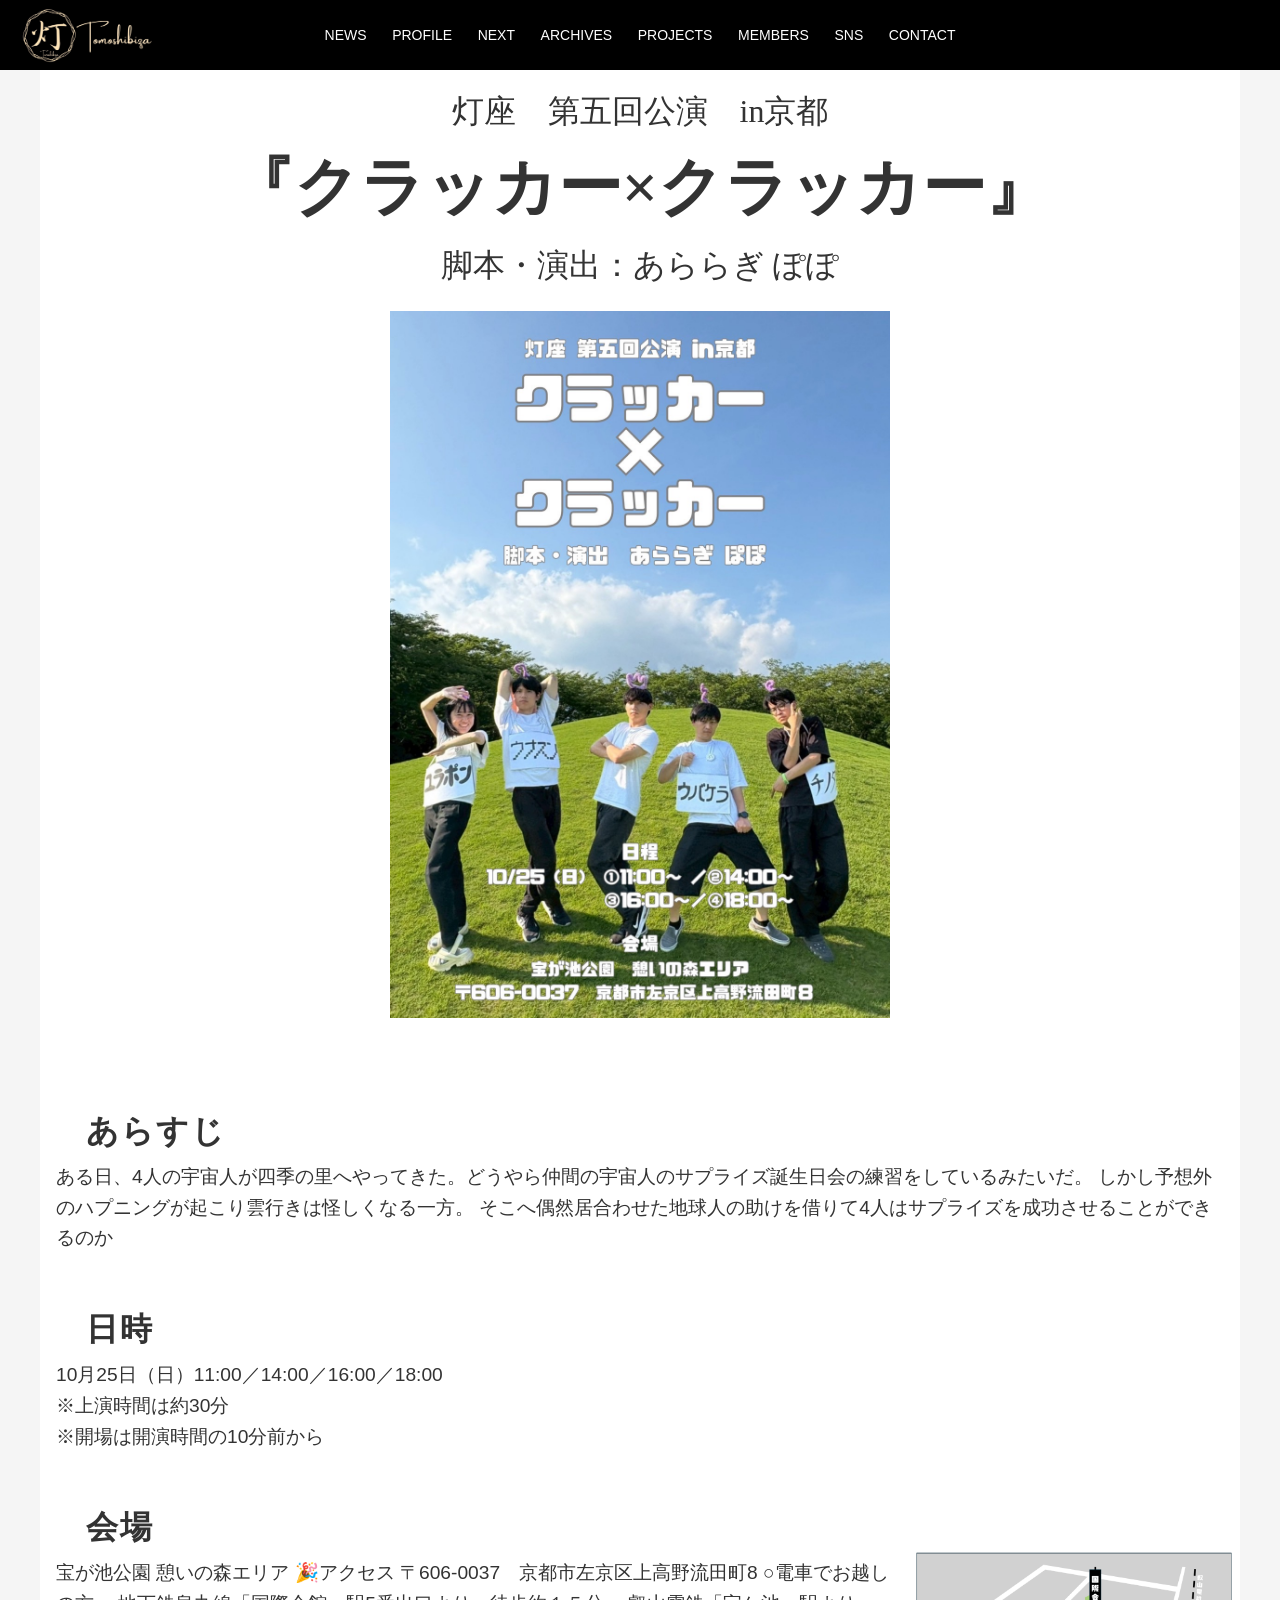
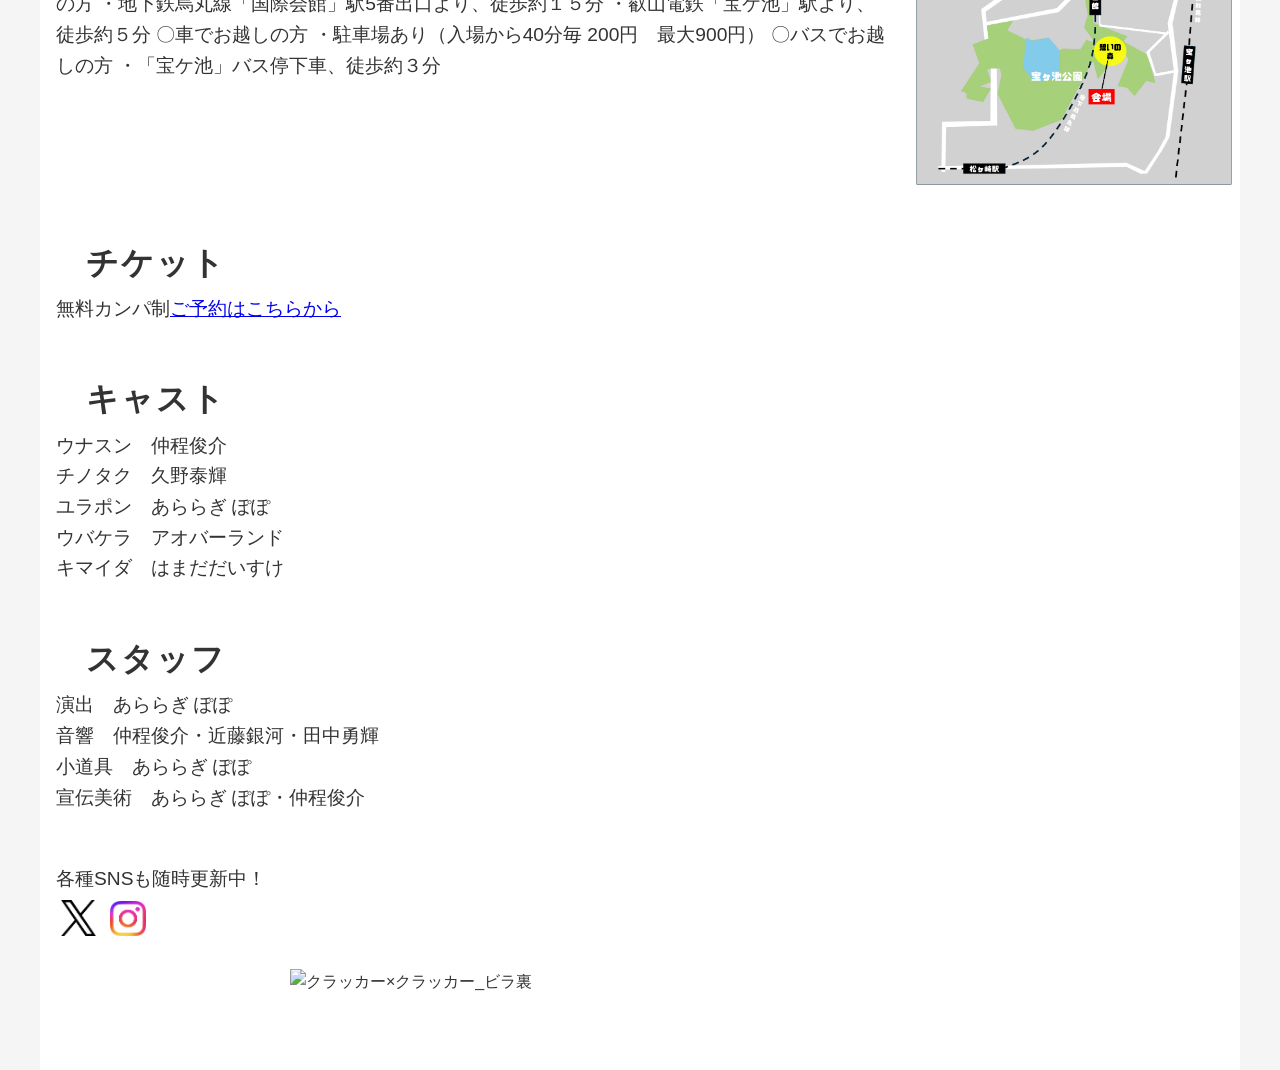
==== next/index.html @ 4dc30eeb "Update index.html" ====
<!DOCTYPE html>
<html lang="ja">
<head>
  <meta charset="UTF-8">
  <meta name="viewport" content="width=device-width, initial-scale=1.0">
  <title>クラッカー×クラッカー in京都| 灯座 </title>

  <link rel="canonical"
      href="https://www.tomoshibiza.com/next/">
  
  <meta name="description" content="灯座　第五回公演　in京都『クラッカー×クラッカー』　脚本・演出：あららぎ ぽぽ">

  <meta property="og:site_name" content="クラッカー×クラッカー">
  <meta property="og:title" content="クラッカー×クラッカー| 特設ホームページ">
  <meta property="og:description" content="灯座　第五回公演　in京都『クラッカー×クラッカー』　脚本・演出：あららぎ ぽぽ">
  <meta property="og:type" content="website">
  <meta property="og:url" content="https://www.tomoshibiza.com/">
  <meta property="og:image" content="https://www.tomoshibiza.com/circle.png">

  <meta name="twitter:card" content="summary_large_image">
  <meta name="twitter:site" content="@tomoshibiza">
  <link rel="shortcut icon" href="../circle.ico">
  <link rel="stylesheet" href="next.css">
</head>
  
  <body>
    <div id="loading">
      <div class="loading-wrapper">
        <span class="loading-text">Loading...</span>
        <img src="../circle.png" class="loading-icon" alt="">
      </div>
    </div>
    
      <nav class="top-nav">
    <div class="nav-inner">
      <div class="nav-logo">
        <a href="../index.html#">
          <img src="../menu.jpg" alt="灯座ロゴ">
        </a>
      </div>
      
      <div class="hamburger" id="hamburger">
        <span></span>
        <span></span>
        <span></span>
      </div>

      <ul id="nav-menu">
        <li><a href="../index.html#news">NEWS</a></li>
        <li><a href="../index.html#profile">PROFILE</a></li>
        <li><a href="../index.html#next">NEXT</a></li>
        <li><a href="../index.html#works">ARCHIVES</a></li>
        <li><a href="../index.html#sungeki">PROJECTS</a></li>
        <li><a href="../index.html#members">MEMBERS</a></li>
        <li><a href="../index.html#sns">SNS</a></li>
        <li><a href="../index.html#contact">CONTACT</a></li>
      </ul>
    </div>
  </nav>
    
    <main>
    <section id ="title">
      <div class="shikinosato">
        灯座　第五回公演　in京都
      </div>

      <h1>
        『クラッカー×クラッカー』
      </h1>

      <div class="araragi">
        脚本・演出：あららぎ ぽぽ
      </div>
      
      <img src="クラッカー×クラッカー_表.jpg" alt="クラッカー×クラッカー_ビラ表">
    </section>
    
    <section id ="detail">
      <h2>あらすじ</h2>
      <p>ある日、4人の宇宙人が四季の里へやってきた。どうやら仲間の宇宙人のサプライズ誕生日会の練習をしているみたいだ。
        しかし予想外のハプニングが起こり雲行きは怪しくなる一方。
      そこへ偶然居合わせた地球人の助けを借りて4人はサプライズを成功させることができるのか</p>
      
      <h2>日時</h2>
      <p>10月25日（日）11:00／14:00／16:00／18:00<br>
        ※上演時間は約30分<br>
        ※開場は開演時間の10分前から<br>
        </p>
        
      <h2>会場</h2>
      <div class="location">
        <div class="location-text">
          <p>
            宝が池公園 憩いの森エリア
            🎉アクセス
〒606-0037　京都市左京区上高野流田町8
○電車でお越しの方
・地下鉄烏丸線「国際会館」駅5番出口より、徒歩約１５分
・叡山電鉄「宝ケ池」駅より、徒歩約５分
〇車でお越しの方
・駐車場あり（入場から40分毎 200円　最大900円）
〇バスでお越しの方
・「宝ケ池」バス停下車、徒歩約３分
    </p>
        </div>
        
        <div class="location-map">
          <img src="地図.jpg" alt="会場地図" id="map-image">
        </div>
    </div>
            
                <h2>チケット</h2>
                <p>無料カンパ制<a href="https://tomoshibiza.corich.co/tomoshizicracker/cracker">ご予約はこちらから</a><br>
                  </p>

                <h2>キャスト</h2>
                <p>ウナスン　仲程俊介<br>
                  チノタク　久野泰輝<br>
                  ユラポン　あららぎ ぽぽ<br>
                  ウバケラ　アオバーランド<br>
                キマイダ　はまだだいすけ</p>
                
                                <h2>スタッフ</h2>
                                <p>演出　あららぎ ぽぽ<br>
                                  音響　仲程俊介・近藤銀河・田中勇輝<br>
                                  小道具　あららぎ ぽぽ<br>
                                宣伝美術　あららぎ ぽぽ・仲程俊介</p><br>
                                <br>
                                <p>各種SNSも随時更新中！</p>
                                <a href="https://x.com/tomoshibiza"><img src="../x-logo/logo-black.png" class="SNS-icon" alt="灯座のX"></a>
                                <a href="https://www.instagram.com/tomoshibiza/"><img src="../01 Static Glyph/01 Gradient Glyph/Instagram_Glyph_Gradient.png" class="SNS-icon" alt="灯座のインスタグラム"></a>
                                
                                <div class="biraura">
                                <img src="クラッカー×クラッカー_裏.jpg" alt="クラッカー×クラッカー_ビラ裏">
                              </div>
                                
      
    </section>
      <script src="next.js"></script>
    </main>
    
    <div id="img-modal" class="img-modal">
      <span class="img-close-btn">&times;</span>
      <img id="img-modal-content" alt="地図.jpg">
    </div>
  
</body>
---- next/next.css ----
/* =========================================
   1. 基本設定・リセット
========================================= */
* {
  box-sizing: border-box; /* paddingやborder（内側の余白や枠線）を含めて要素の幅を計算させる（レイアウト崩れを防ぐため） */
  margin: 0; /* ブラウザが元々持っている外側の余白を消す */
  padding: 0; /* ブラウザが元々持っている内側の余白を消す */
}

html {
  scroll-behavior: smooth; /* メニューなどをクリックした際、ページ内を滑らかにスクロール移動させる */
}

body {
  font-family: -apple-system, BlinkMacSystemFont, "Segoe UI", Roboto, "Helvetica Neue", Arial, sans-serif; /* 全体のフォント（書体）を読みやすい標準のものに設定 */
  line-height: 1.6; /* 文章の行間を少し広くして読みやすくする */
  background: #f5f5f5; /* ページ全体の背景色を薄いグレーにする */
  color: #333; /* 基本の文字色を真っ黒ではなく、少し柔らかい濃いグレーにする */
  padding-top: 70px; /* 上部にナビゲーション（top-nav）を固定表示させるため、その高さ分だけ全体のコンテンツを下げる */
}

/* =========================================
   2. ローディング画面 (くるくる)
========================================= */
#loading {
  position: fixed; /* 画面全体を覆うように、スクロールしても動かないように固定 */
  inset: 0; /* top: 0, right: 0, bottom: 0, left: 0 を一気に指定（全画面に広げる） */
  background: #111; /* 背景色を暗いグレーにする */
  display: flex; /* 中に入っている要素（文字や画像）を配置しやすくするための設定 */
  justify-content: center; /* 左右のど真ん中に配置 */
  align-items: center; /* 上下のど真ん中に配置 */
  z-index: 9999; /* 他のどの要素よりも一番手前（一番上）に表示させる */
  transition: opacity 0.8s ease; /* 透明になる時に、0.8秒かけてフワッと消えるアニメーションをつける */
}

.loading-wrapper {
  display: flex; /* くるくるアイコンと文字を横並びにするための設定 */
  align-items: center; /* アイコンと文字の上下のズレをなくし、中央で揃える */
  gap: 20px; /* アイコンと文字の間に20pxの隙間をあける */
  transition: opacity 0.8s ease; /* フワッと消えるアニメーション */
}

.loading-icon {
  width: 40px; /* アイコンの横幅 */
  height: 40px; /* アイコンの縦幅 */
  animation: spin 1.5s linear infinite; /* 下で作った「spin」という回転アニメーションを、1.5秒かけて一定の速度（linear）で永遠（infinite）に繰り返す */
}

.loading-text {
  color: white; /* 文字色を白に */
  font-size: 2rem; /* 文字の大きさを2倍にする */
  font-weight: bold; /* 文字を太字にする */
  letter-spacing: 2px; /* 文字と文字の間の隙間を少し広げてスタイリッシュにする */
}

/* くるくる回すアニメーションの動きを定義 */
@keyframes spin {
  to { transform: rotate(360deg); } /* 最終的に360度（1周）回転した状態にする */
}

/* JSからこのクラスが付与されると透明になる（フェードアウト用） */
.fade-out {
  opacity: 0; /* 透明度を0（完全に見えない状態）にする */
}

/* =========================================
   3. ナビゲーション (メニューバー)
========================================= */
.top-nav {
  position: fixed; /* 画面を下にスクロールしても、常に上部に張り付いて追従させる */
  top: 0; /* 画面の一番上に配置する */
  width: 100%; /* 横幅を画面いっぱいに広げる */
  background: #000; /* 背景色を黒にする */
  z-index: 1000; /* メインコンテンツや画像よりも上に（手前に）表示させる */
  height: 70px; /* メニューバーの高さを70pxに固定する */
}

.nav-inner {
  display: flex; /* ロゴとメニューを横並びに配置するための設定 */
  align-items: center; /* 縦方向のど真ん中に要素を揃える */
  width: 100%; /* 画面幅いっぱいに広げる */
  padding: 0 20px; /* 上下は0、左右の画面端から20pxだけ内側に隙間をあけて、端にピタッとくっつかないようにする */
  height: 100%; /* 親要素（.top-nav）の高さ70pxをそのまま引き継ぐ */
  margin: 0 auto; /* 左右の余白を均等にして中央寄せにする */
}

/* ★メニューを完全な中央に配置するための魔法（右側の見えないつっかえ棒） */
.nav-inner::after {
  content: ""; /* 空っぽの要素を作る */
  flex: 1; /* 余ったスペースの「1」の割合を占めるようにする */
}

/* ★ロゴ側の箱にも「1」の割合を持たせる */
.nav-logo {
  flex: 1; /* 左（ロゴ）が「1」、右（空っぽ）が「1」で挟み込むため、真ん中のメニューが完璧に中央に来る */
}

.nav-logo a {
  display: flex; /* ロゴ画像と（もしあれば）テキストを横並びにする */
  align-items: center; /* 上下中央揃え */
  text-decoration: none; /* リンクの下線を消す */
  color: white; /* 文字色を白に */
}

/* ロゴにマウスを乗せた時の動き */
.nav-logo a:hover {
  opacity: 0.7; /* 少しだけ画像を透かして（薄くして）クリックできることを伝える */
}

.nav-logo img {
  height: 40px; /* ロゴの本来の高さを40pxにする（バーに収まるサイズ） */
  transform: scale(1.5); /* 実際の領域は広げず、「見た目だけ」を1.5倍に拡大して大きく見せる */
  transform-origin: left center; /* 拡大する際の「基準点」を左・中央にする（右に広がってメニューを押し出さないようにするため） */
  transition: 0.3s; /* 拡大や透過のアニメーションを0.3秒かけて滑らかに行う */
}

.logo-text {
  font-size: 24px; /* ロゴのテキストのサイズ */
  letter-spacing: 1px; /* 文字間隔をあける */
  transform: translateY(-2px); /* 文字の位置を少しだけ上に（-2px）微調整して画像とバランスをとる */
}

.top-nav ul {
  display: flex;
  list-style: none; /* 箇条書きの黒丸を消す */
  
  /* ↓ここから追加・変更↓ */
  overflow-x: auto; /* スマホではみ出た分を横スクロールできるようにする */
  white-space: nowrap; /* メニューの文字を改行させない */
  -webkit-overflow-scrolling: touch; /* iOSで滑らかにスクロールさせる */
}

/* スクロールバー自体は非表示にしてスッキリさせる */
.top-nav ul::-webkit-scrollbar {
  display: none;
}

/* 画面が広いPC(768px以上)の時だけ、今まで通り中央寄せにする */
@media (min-width: 768px) {
  .top-nav ul {
    justify-content: center;
  }
}

.top-nav ul a {
  display: block;
  padding: 1rem 0.8rem; /* スマホ向けに左右の余白を少しだけ狭くする(1rem -> 0.8rem) */
  color: white;
  text-decoration: none;
  font-size: 14px; /* スマホ向けに少し文字を小さく */
}

/* メニュー項目（NEWS等）にマウスを乗せた時の設定 */
.top-nav ul a:hover {
  background: #666; /* 背景色をグレーに変更して、選んでいることを分かりやすくする */
}

/* =========================================
   4. ハンバーガーメニュー（スマホ用）の設定
========================================= */
/* ハンバーガーボタンの基本デザイン（PC画面では隠しておく） */
.hamburger {
  display: none; /* 普段は非表示 */
  flex-direction: column;
  gap: 5px; /* 三本線の隙間 */
  cursor: pointer;
  z-index: 2000; /* メニューが開いた時も一番上に表示されるようにする */
}

/* 三本線の1本1本のデザイン */
.hamburger span {
  width: 25px;
  height: 3px;
  background-color: white;
  transition: all 0.3s; /* ボタンが「×」に変化する時のアニメーション */
}

/* ＝ スマホ画面（幅767px以下）の時の特別ルール ＝ */
@media (max-width: 767px) {
  
  /* ① ハンバーガーボタンを表示する */
  .hamburger {
    display: flex;
  }

  /* ② 先ほど作った「つっかえ棒」をスマホでは解除する（ボタンを右端に寄せるため） */
  .nav-inner::after {
    display: none;
  }

  /* ③ メニュー一覧を画面の「右外」に隠して縦並びにする */
  .top-nav ul {
    position: fixed; /* 画面に固定 */
    top: 70px; /* メニューバーの下から開始 */
    right: -100%; /* ★画面の右外（見えない場所）に追い出しておく */
    width: 100%; /* 画面幅いっぱい */
    height: calc(100vh - 70px); /* 画面の高さ分 */
    background: #000; /* 背景は黒 */
    flex-direction: column; /* 横並びから「縦並び」に変更 */
    justify-content: flex-start; /* 上から順に詰める */
    padding-top: 20px;
    transition: right 0.3s ease; /* スライドして出てくるアニメーション */
  }

  /* ④ メニューの文字を中央寄せにする */
  .top-nav ul a {
    text-align: center;
    border-bottom: 1px solid #333; /* 項目と項目の間に薄い線を引く */
  }

  /* ⑤ JSで「active」クラスが付いたら、右外から画面内にスライドインさせる */
  .top-nav ul.active {
    right: 0;
  }

  /* ⑥ メニューが開いている時、三本線を「×（バツ）」マークに変形させる魔法 */
  .hamburger.active span:nth-child(1) {
    transform: translateY(8px) rotate(45deg);
  }
  .hamburger.active span:nth-child(2) {
    opacity: 0; /* 真ん中の線は透明にして消す */
  }
  .hamburger.active span:nth-child(3) {
    transform: translateY(-8px) rotate(-45deg);
  }
}


/* =========================================
   5. メインコンテンツと各セクション
========================================= */
main {
  max-width: 1200px; /* サイト全体のコンテンツが広がりすぎないよう、最大幅を1200pxに制限する */
  margin: auto; /* 左右の余白を自動計算して、画面の中央に配置する */
  padding: 1rem; /* コンテンツの周りに少し余白を持たせる */
  background: white; /* メイン部分の背景色を白にする */
  word-break: break-word; /* 長いURLや英単語が来ても、枠からはみ出さずに改行させる */
	overflow-wrap: break-word; /* 同上（レイアウト崩れ防止） */
	/*font-family: "けいふぉんと";*/
}

section {
  margin-bottom: 60px; /* 各セクション（NEWSやPROFILEなど）の間に60pxの余白をあける */
  scroll-margin-top: 80px; /* メニューのリンクから飛んできた時、上部の固定ナビにタイトルが隠れないように80px下で止める */
}

section h2 {
  font-size: 28px; /* 大見出し（H2）の文字サイズ */
  margin-bottom: 15px; /* 下に15pxの余白をあける */
  padding-bottom: 5px; /* 内側の下に5pxの余白 */
  font-weight: bold; /* 太字にする */
  letter-spacing: 2px; /* 文字間隔を広げて見出しらしくする */
}


/* =========================================
   6. タイトル部分
========================================= */
#title {
	font-family: "けいふぉんと";
	text-align:center;
}

 .shikinosato {
	font-size:2.0rem;
}

#title h1 {
	font-size:4.0rem;
}

 .araragi {
	font-size:2.0rem;
}

#title img{
  width: 500px;
	max-width: 100%;
	margin:20px 0;
}

/* =========================================
   7. 本文
========================================= */
#detail h2{
	font-size:2.0rem;
	/*text-align:center;*/
	margin:50px 30px 0;
	font-family:"けいふぉんと";
}

#detail h3{
	font-size:1.6rem;
	margin-bottom:-20px;
	font-family:"けいふぉんと";
}

#detail p{
	font-size:1.2rem;
}

.location{
  display:flex;
  gap:30px;
  align-items:flex-start;
}

.location-map img{
	width:300px;
	height:auto;
	transform: scale(1.05); 
	cursor: pointer; 
}

@media (max-width: 768px){
  .location{
    flex-direction: column;
  }

	.location-map img{
		width:100%;
		max-width:400px;
  }
}

.img-modal{
  display:none;
  position:fixed;
  inset:0;
  background:rgba(0,0,0,0.9);
  justify-content:center;
  align-items:center;
  z-index:9999;
}

.img-modal.active{
  display:flex;
}

#img-modal-content{
  max-width:95%;
  max-height:95%;
}

.img-close-btn{
  position:absolute;
  top:20px;
  right:30px;
  color:white;
  font-size:3rem;
  cursor:pointer;
  user-select:none;
}

.img-close-btn:hover{
  opacity:0.7;
}

#fee{
  width:80%;
  display:block;
  margin:20px auto;
}

.SNS-icon{
	width:3%;
	margin:5px;
}

.biraura img{
	width: 700px;
	display:block;
	max-width: 100%;
	margin:20px auto;
}




/* =========================================
   9. フッター（ページの一番下）
========================================= */
footer {
  text-align: center; /* 文字を中央寄せ */
  padding: 1rem; /* 上下の余白 */
  background: #000; /* 背景を黒に */
  color: white; /* 文字を白に */
  margin-top: 2rem; /* すぐ上のコンテンツとの間に余白をあける */
}

/* =========================
   スマホ用
========================= */
@media (max-width: 768px){

  /* タイトル */
  .shikinosato{
    font-size:1.2rem;
  }

  #title h1{
    font-size:1.7rem;
    line-height:1.2;
  }
	

  .araragi{
    font-size:1.2rem;
  }

  /* 本文 */
  #detail p{
    font-size:1rem;
    line-height:1.8;
  }

  #detail h2{
    font-size:1.5rem;
    margin:40px 0 10px;
  }

  #detail h3{
    font-size:1.2rem;
    margin-bottom:0;
  }

  /* SNSアイコン */
  .SNS-icon{
    width:40px;
  }

  /* モーダルの×ボタン */
  .img-close-btn{
    top:10px;
    right:20px;
    font-size:2.5rem;
  }

  /* 入場料画像 */
  #fee{
    width:100%;
  }

}
/* =========================
   スマホ用改行
========================= */
.sp-br{
  display:none;
}

@media (max-width:768px){
  .sp-br{
    display:block;
  }
}
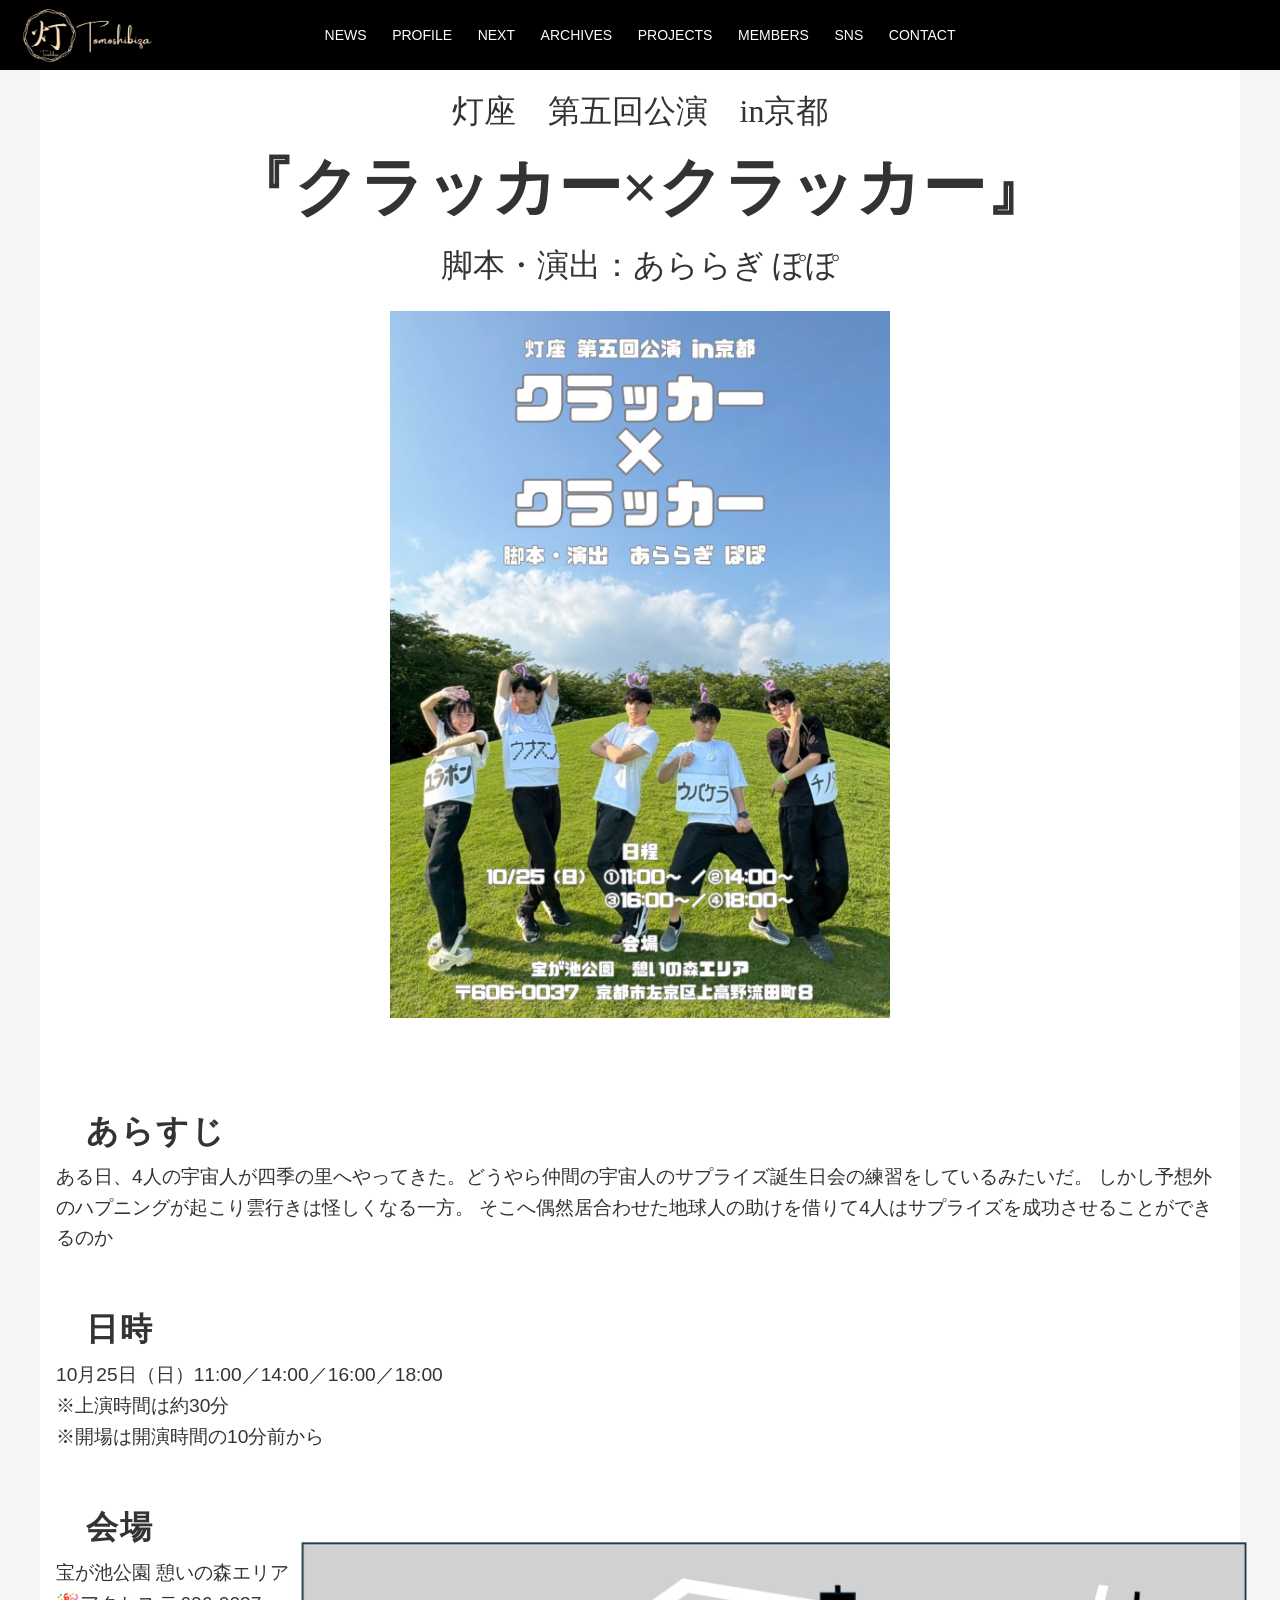
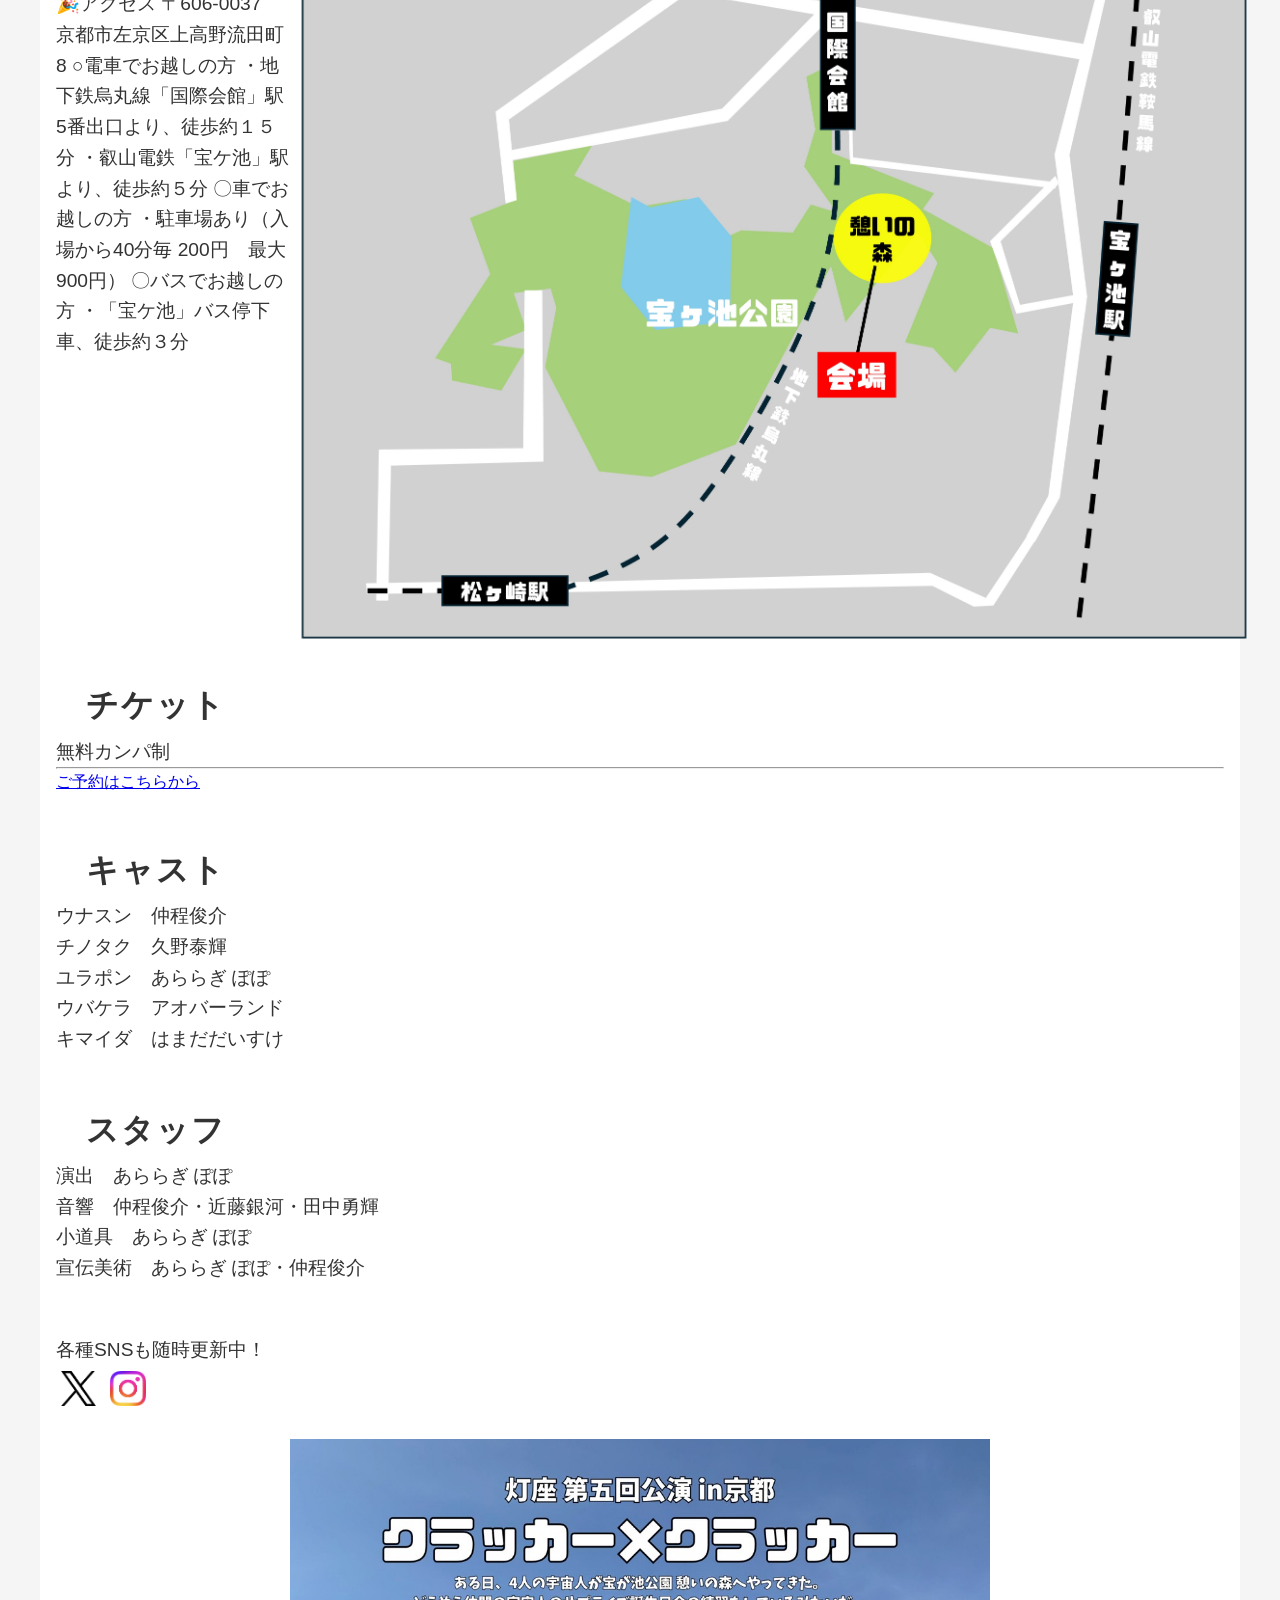
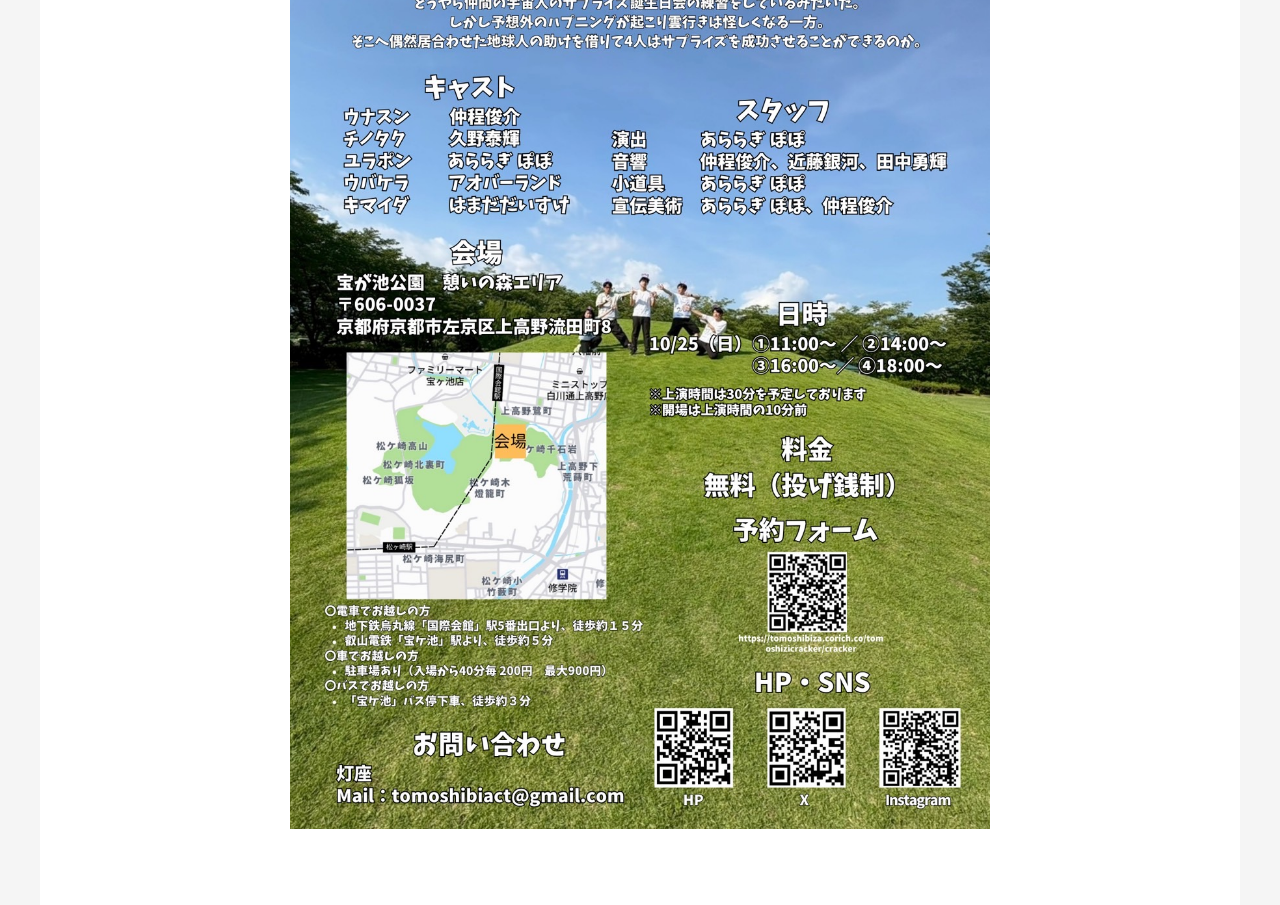
==== commit c83c8b16: "Update index.html" ====
--- a/next/index.html
+++ b/next/index.html
@@ -110,7 +110,7 @@
     </div>
             
                 <h2>チケット</h2>
-                <p>無料カンパ制<a href="https://tomoshibiza.corich.co/tomoshizicracker/cracker">ご予約はこちらから</a><br>
+                <p>無料カンパ制<hr><a href="https://tomoshibiza.corich.co/tomoshizicracker/cracker">ご予約はこちらから</a><br>
                   </p>
 
                 <h2>キャスト</h2>
--- a/next/next.css
+++ b/next/next.css
@@ -306,7 +306,7 @@
 }
 
 .location-map img{
-	width:300px;
+	width:900px;
 	height:auto;
 	transform: scale(1.05); 
 	cursor: pointer; 
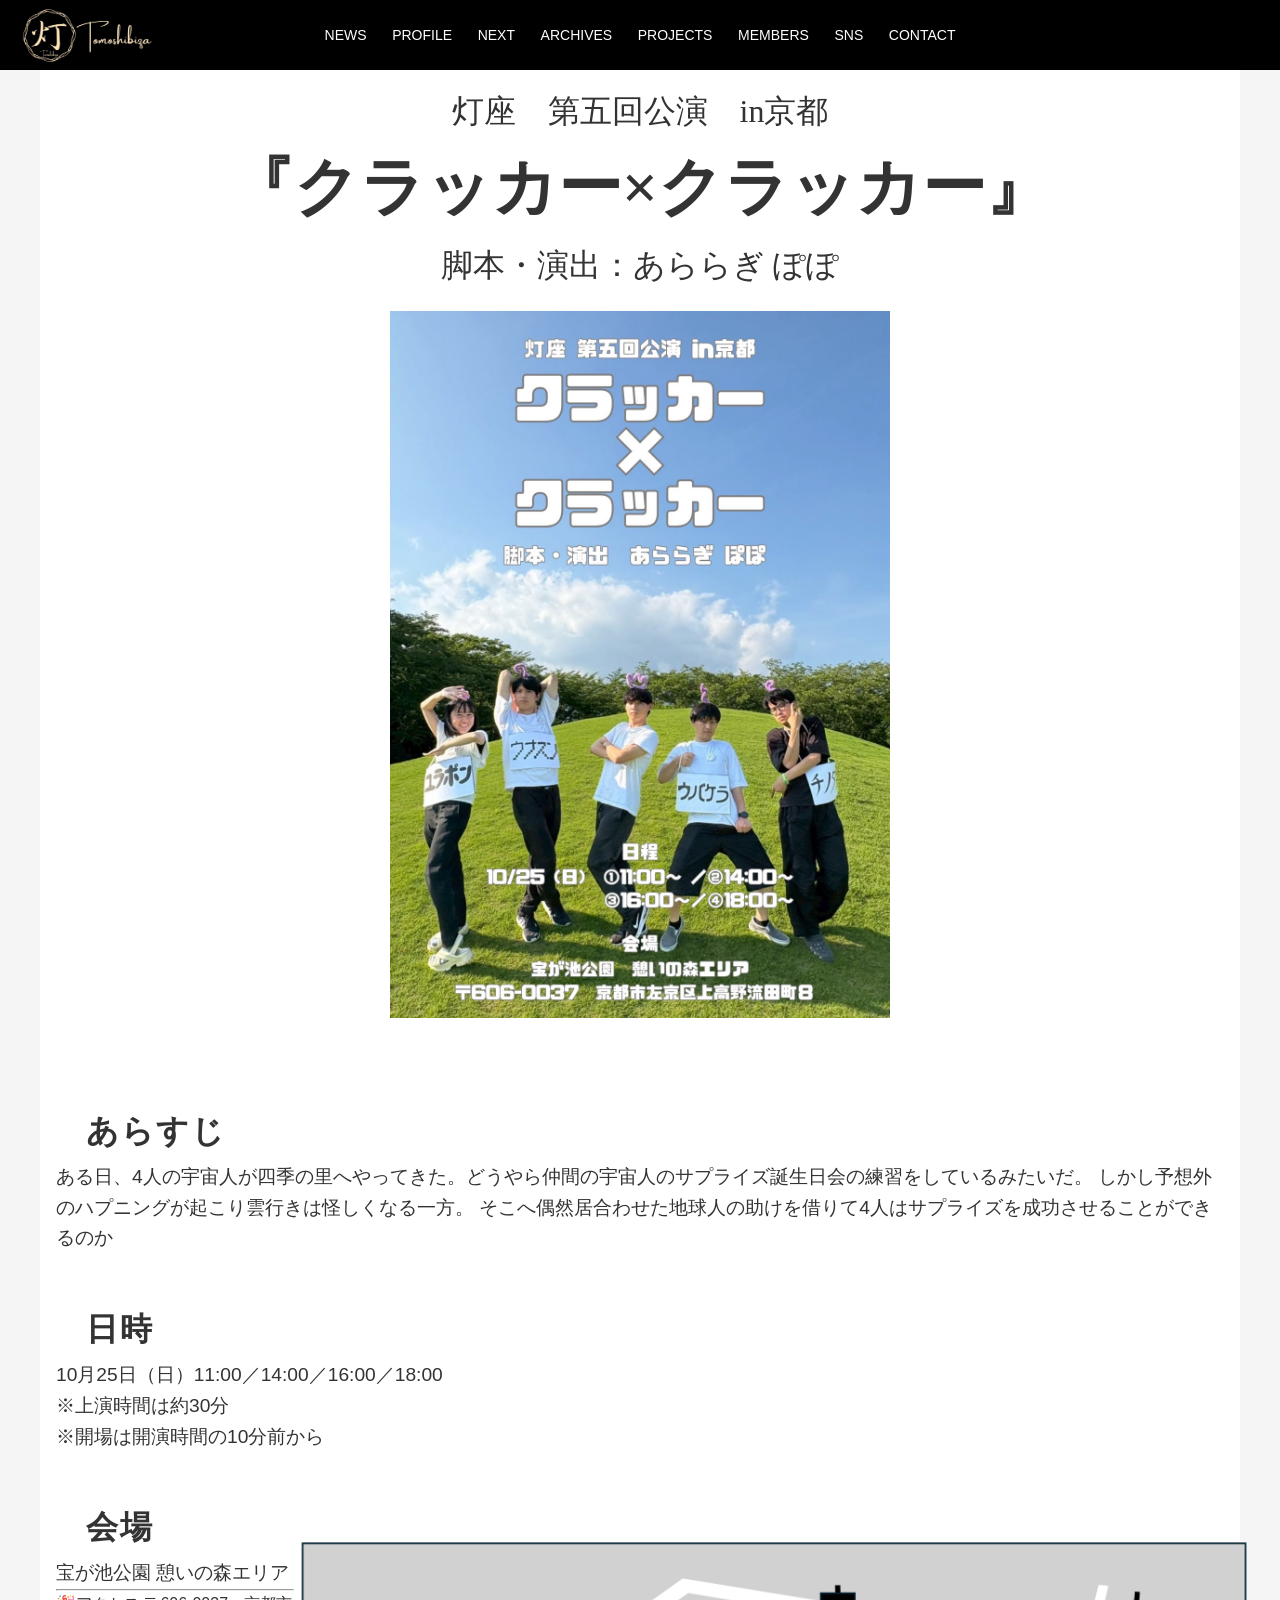
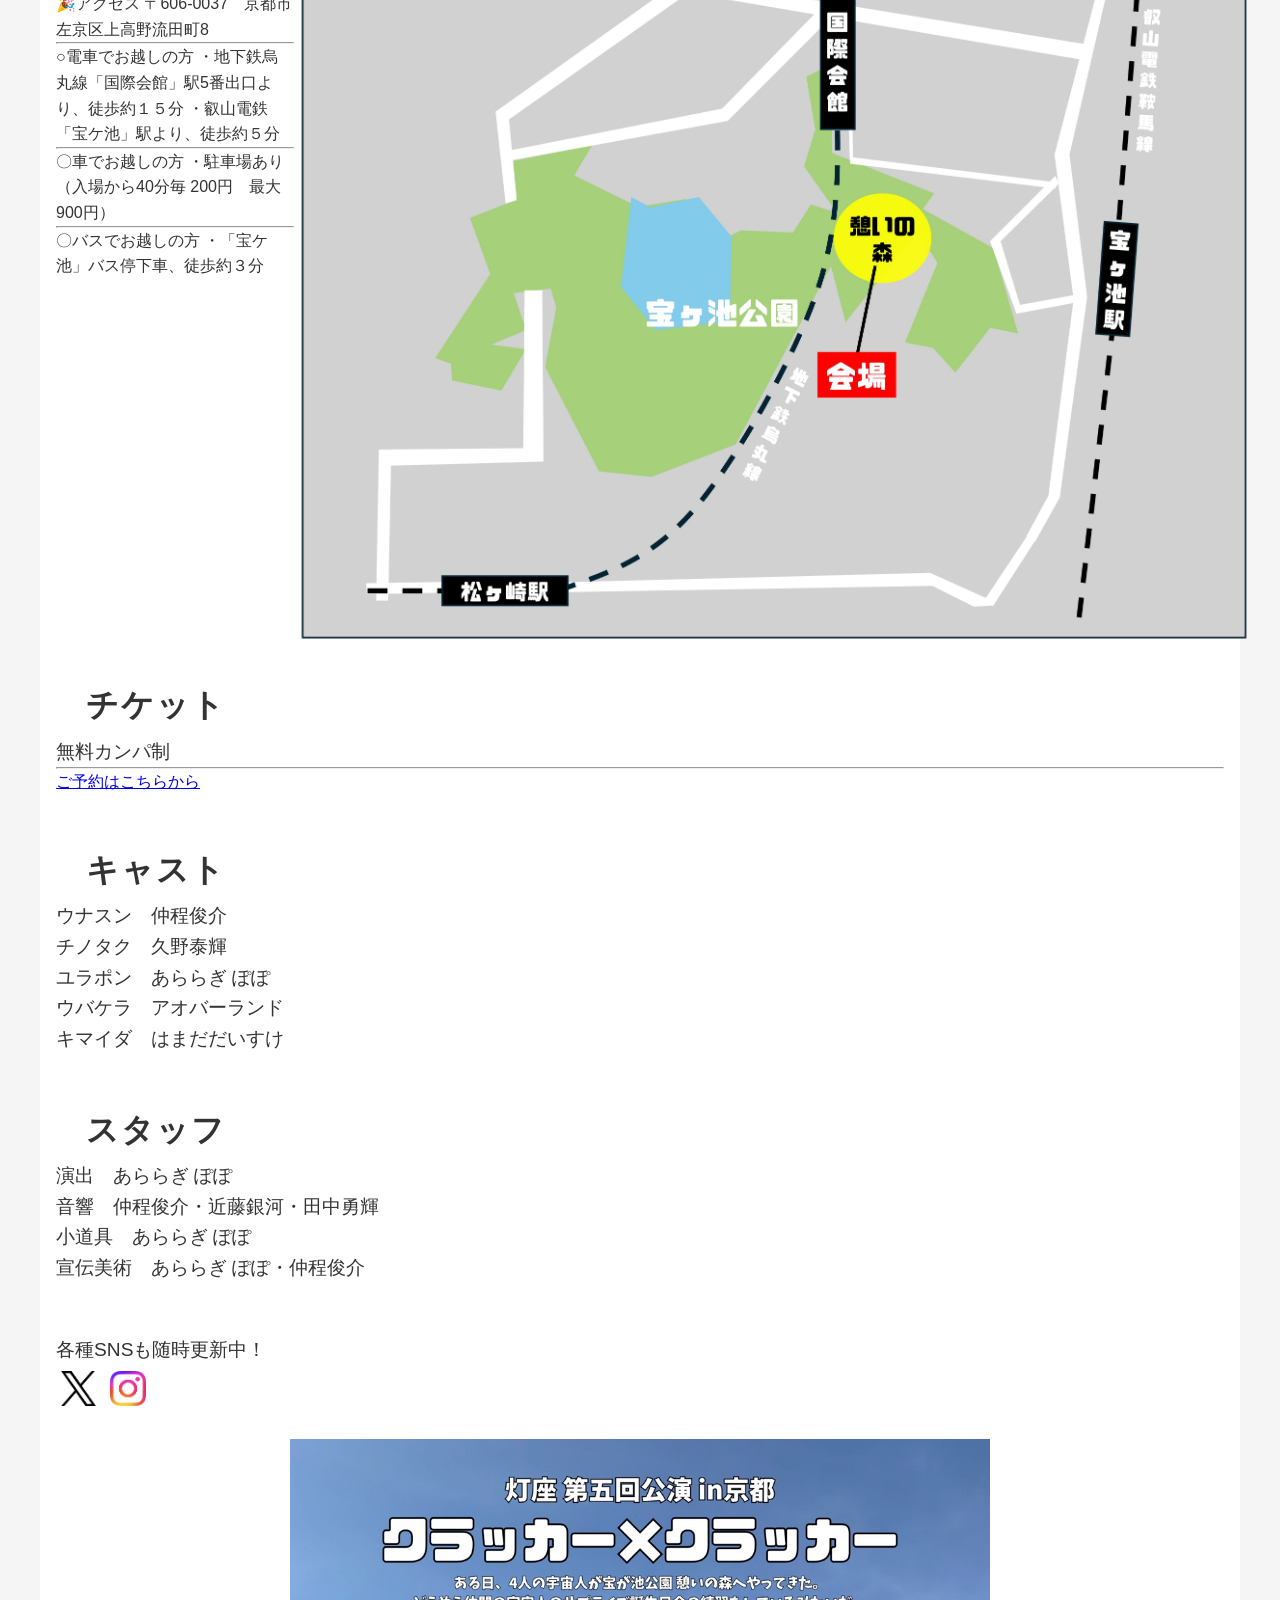
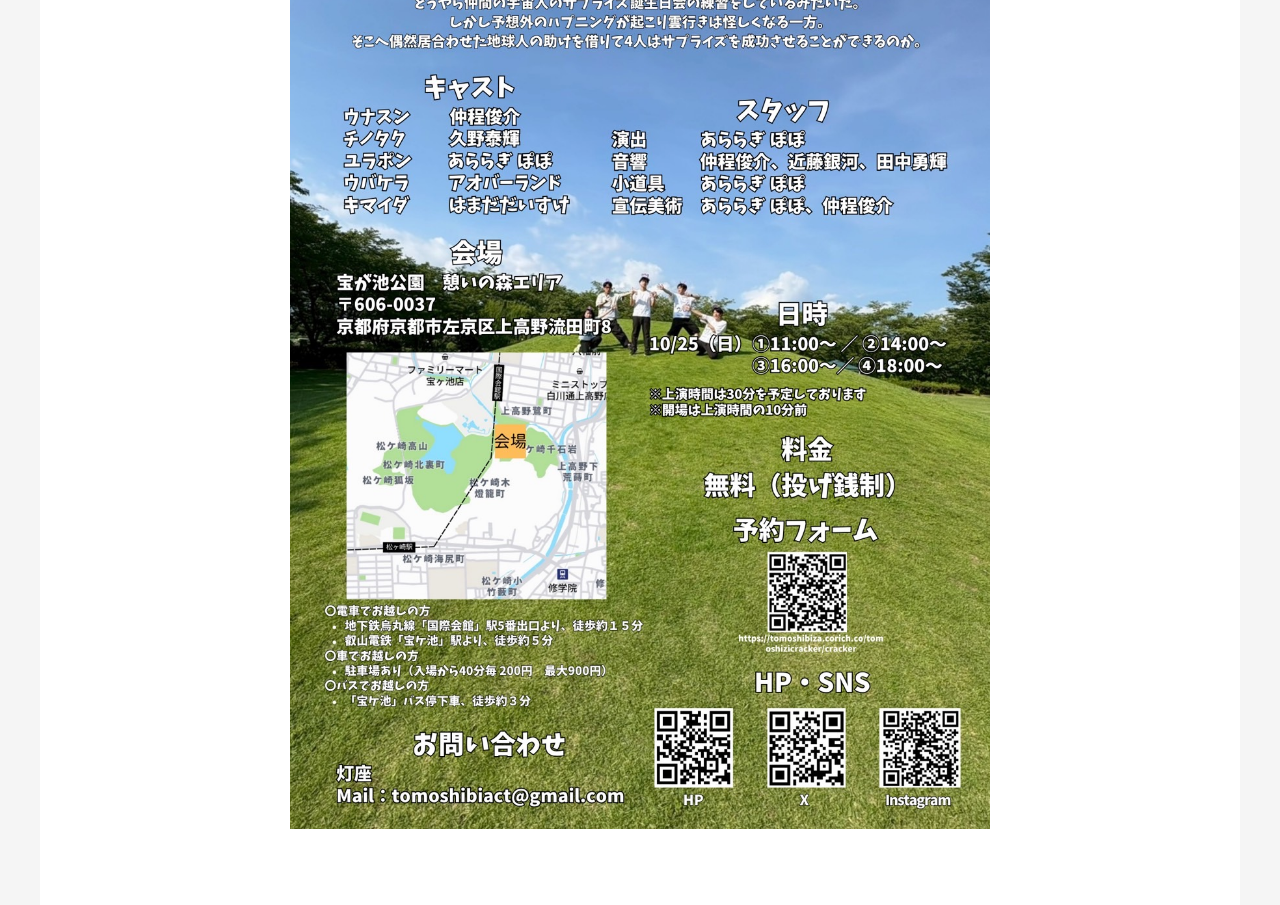
==== commit 1ca2c116: "Update index.html" ====
--- a/next/index.html
+++ b/next/index.html
@@ -92,14 +92,14 @@
         <div class="location-text">
           <p>
             宝が池公園 憩いの森エリア
-            🎉アクセス
+            <hr>🎉アクセス
 〒606-0037　京都市左京区上高野流田町8
-○電車でお越しの方
+<hr>○電車でお越しの方
 ・地下鉄烏丸線「国際会館」駅5番出口より、徒歩約１５分
 ・叡山電鉄「宝ケ池」駅より、徒歩約５分
-〇車でお越しの方
+<hr>〇車でお越しの方
 ・駐車場あり（入場から40分毎 200円　最大900円）
-〇バスでお越しの方
+<hr>〇バスでお越しの方
 ・「宝ケ池」バス停下車、徒歩約３分
     </p>
         </div>
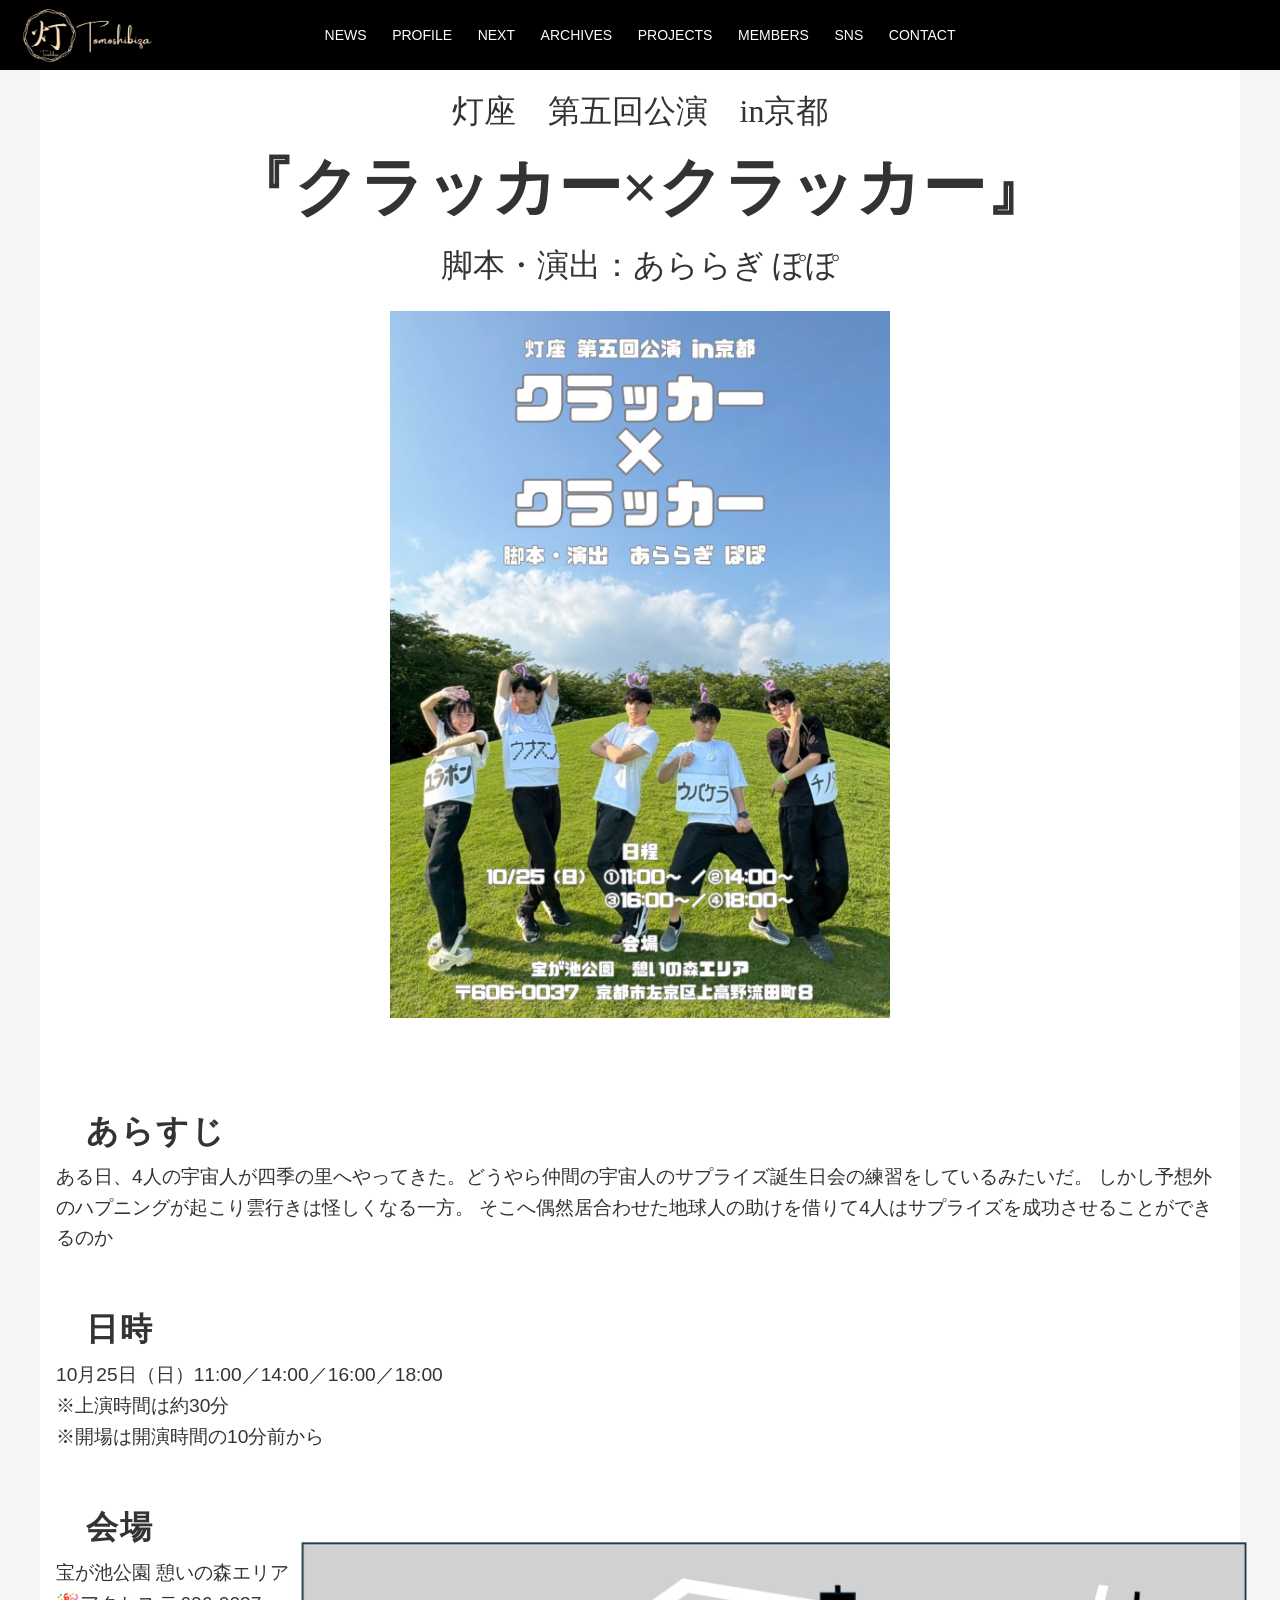
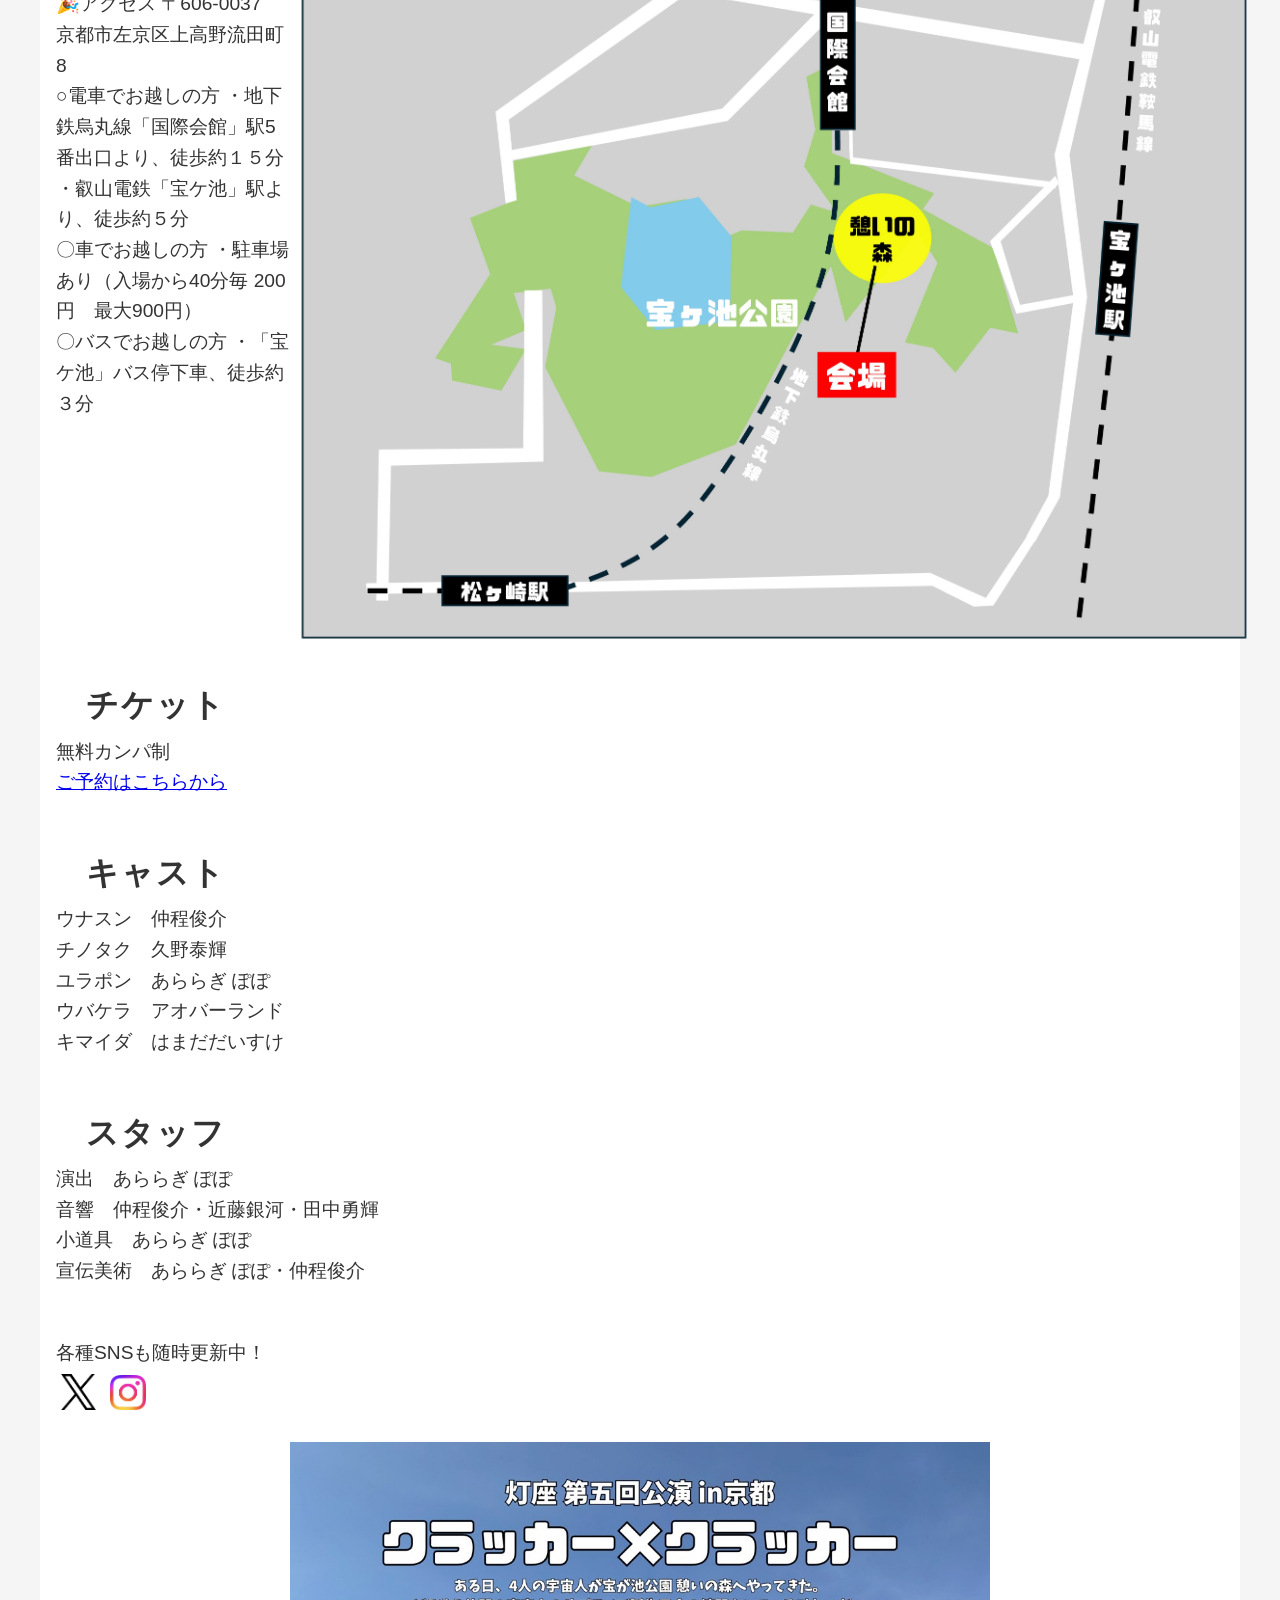
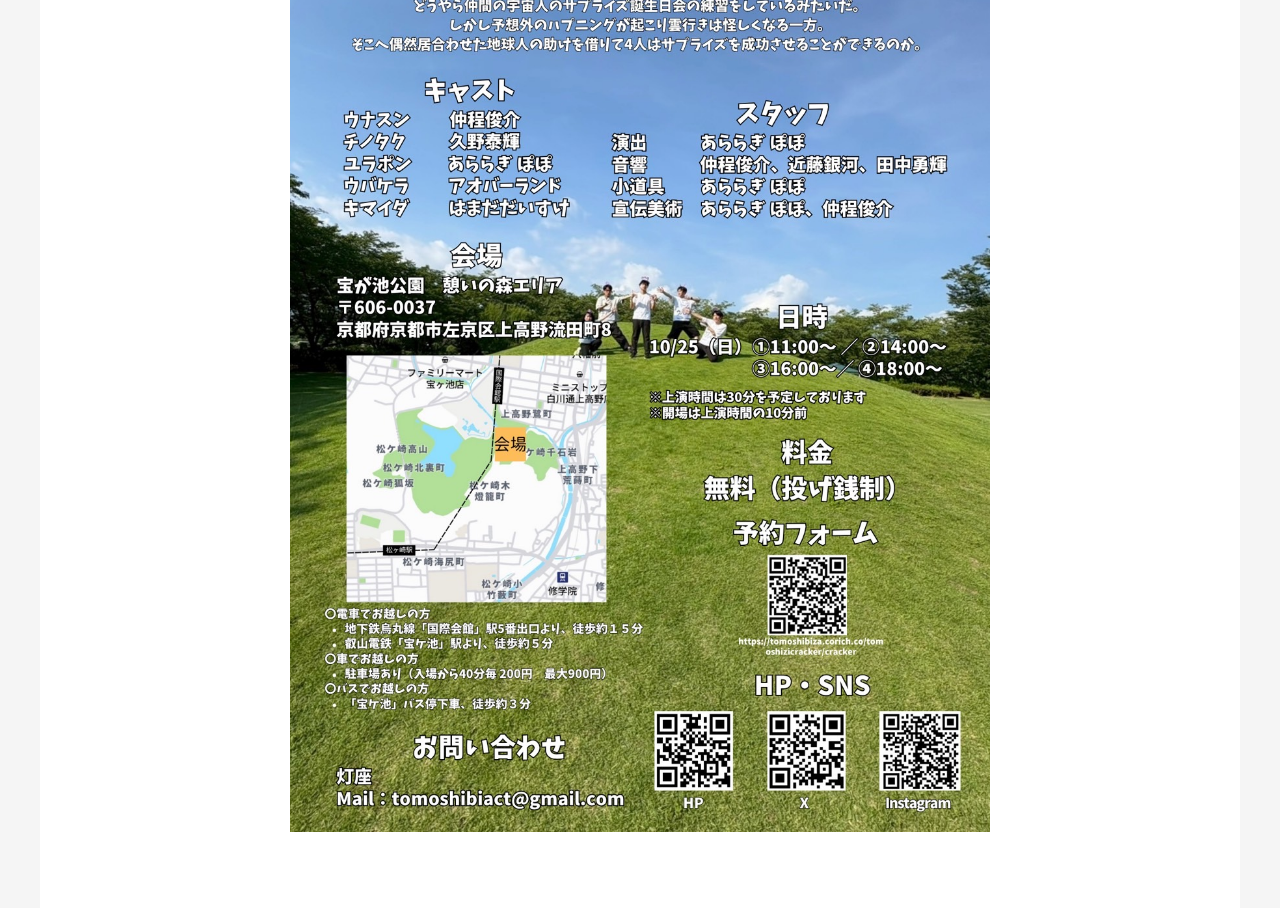
==== commit 4245daa5: "Update index.html" ====
--- a/next/index.html
+++ b/next/index.html
@@ -92,14 +92,14 @@
         <div class="location-text">
           <p>
             宝が池公園 憩いの森エリア
-            <hr>🎉アクセス
+            <br>🎉アクセス
 〒606-0037　京都市左京区上高野流田町8
-<hr>○電車でお越しの方
+<br>○電車でお越しの方
 ・地下鉄烏丸線「国際会館」駅5番出口より、徒歩約１５分
 ・叡山電鉄「宝ケ池」駅より、徒歩約５分
-<hr>〇車でお越しの方
+<br>〇車でお越しの方
 ・駐車場あり（入場から40分毎 200円　最大900円）
-<hr>〇バスでお越しの方
+<br>〇バスでお越しの方
 ・「宝ケ池」バス停下車、徒歩約３分
     </p>
         </div>
@@ -110,7 +110,7 @@
     </div>
             
                 <h2>チケット</h2>
-                <p>無料カンパ制<hr><a href="https://tomoshibiza.corich.co/tomoshizicracker/cracker">ご予約はこちらから</a><br>
+                <p>無料カンパ制<br><a href="https://tomoshibiza.corich.co/tomoshizicracker/cracker">ご予約はこちらから</a><br>
                   </p>
 
                 <h2>キャスト</h2>
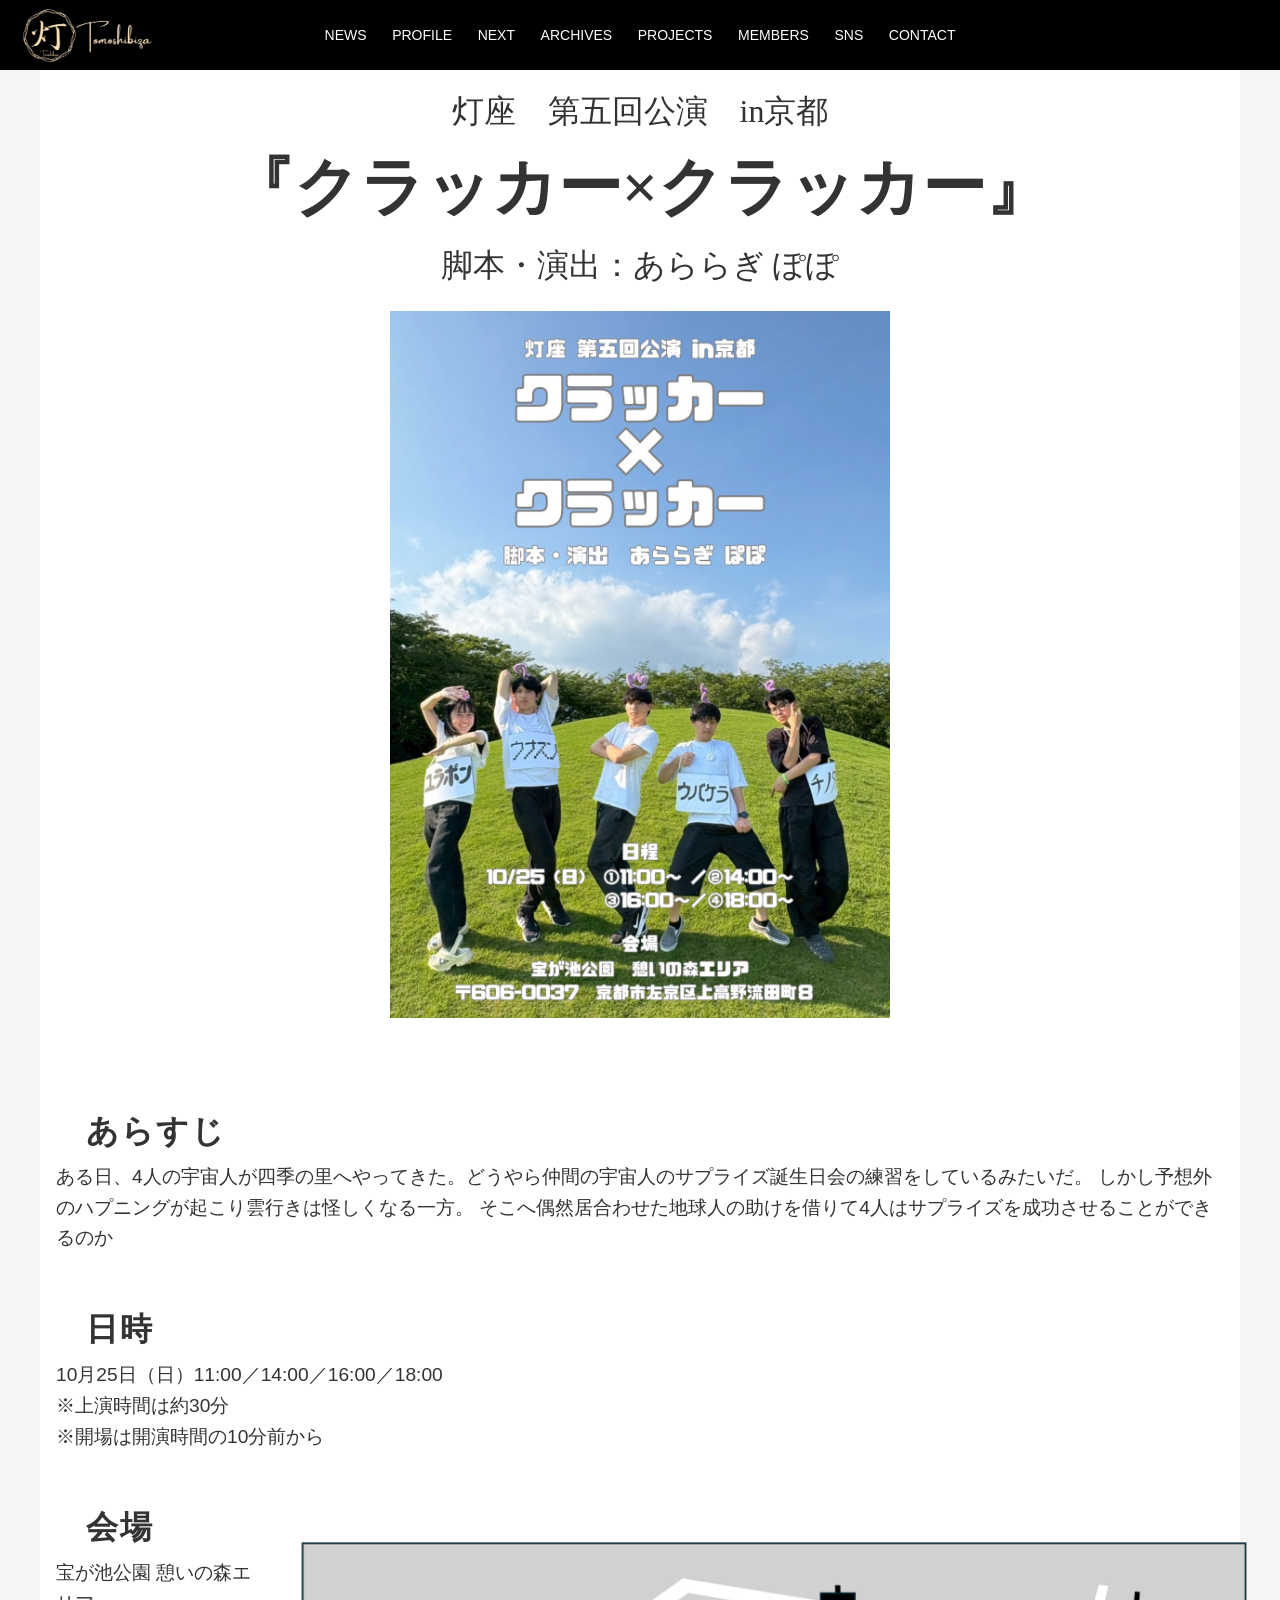
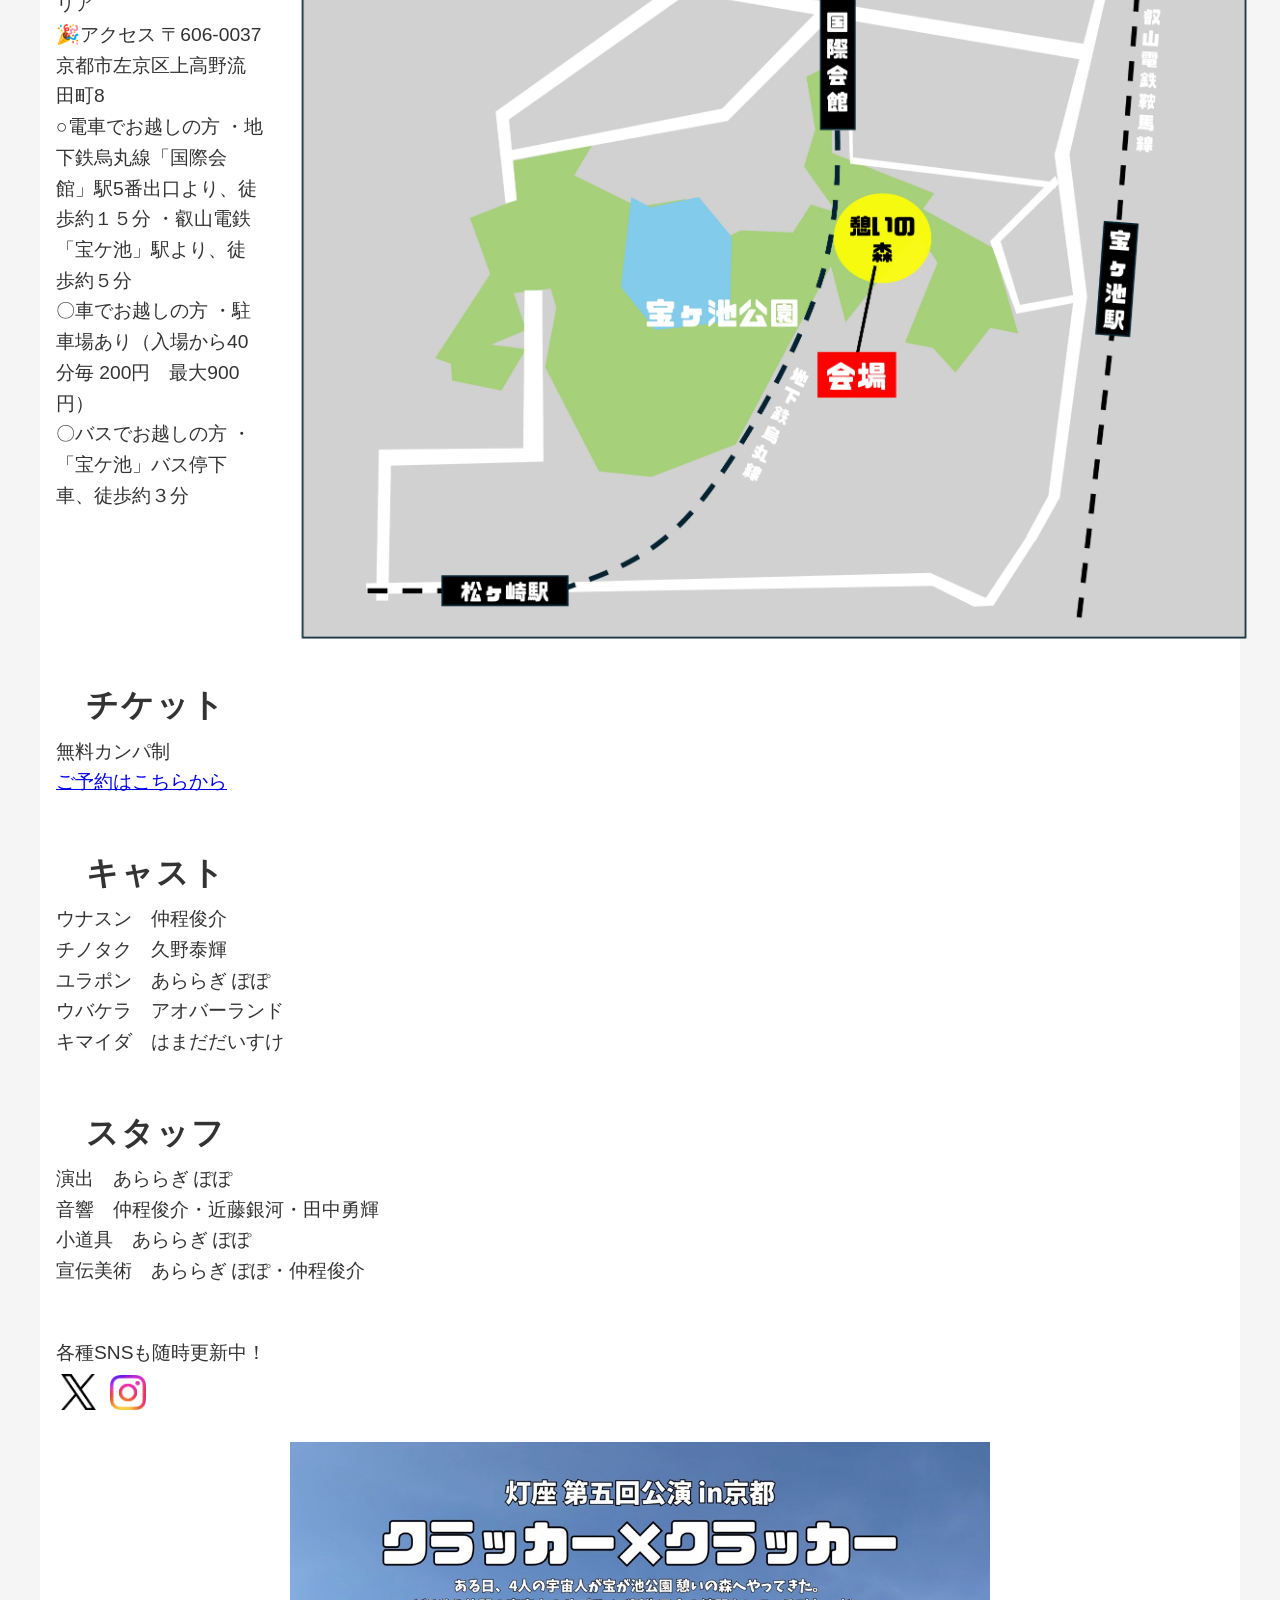
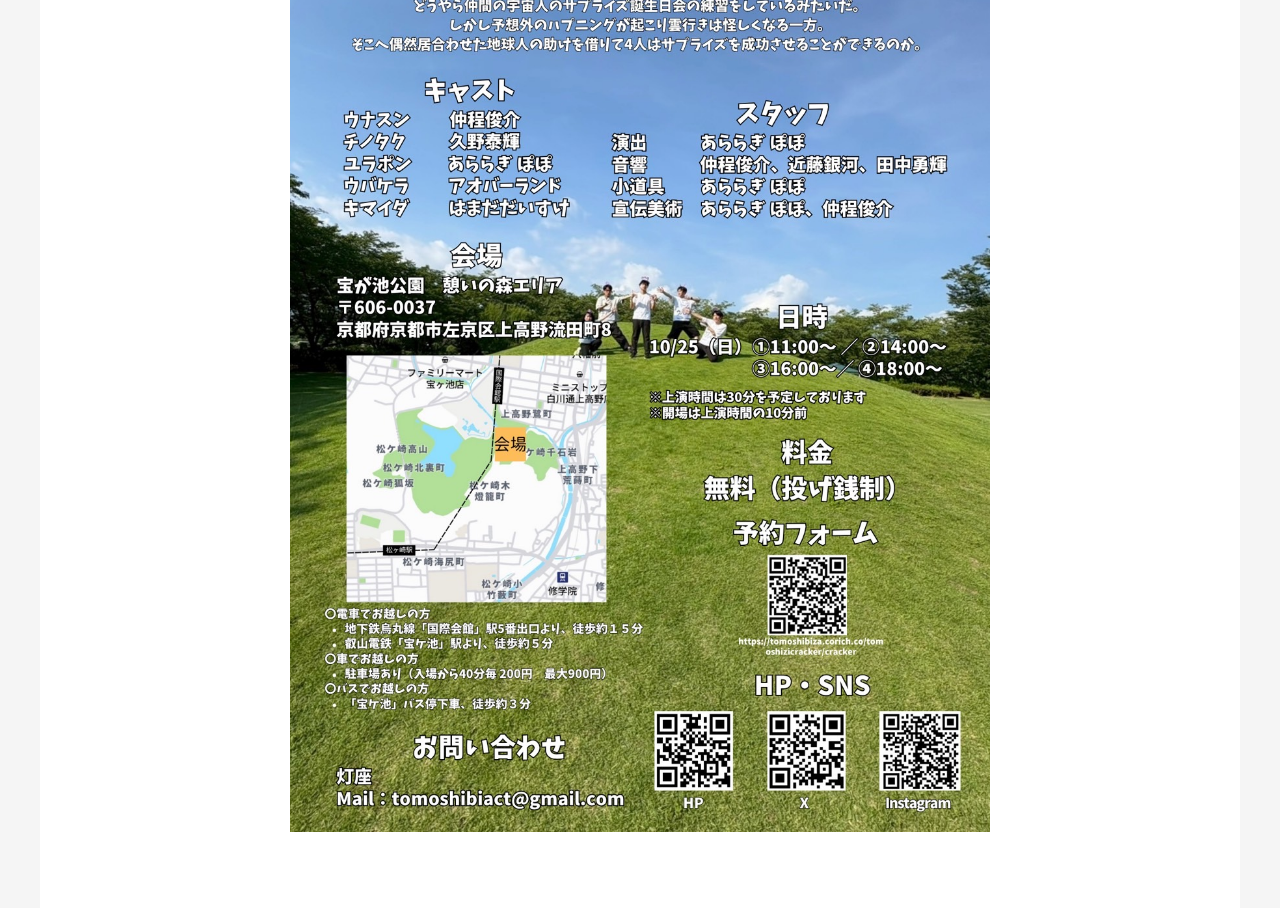
==== commit 4712f61a: "Update index.html" ====
--- a/next/index.html
+++ b/next/index.html
@@ -104,7 +104,7 @@
     </p>
         </div>
         
-        <div class="location-map">
+        <br><div class="location-map">
           <img src="地図.jpg" alt="会場地図" id="map-image">
         </div>
     </div>
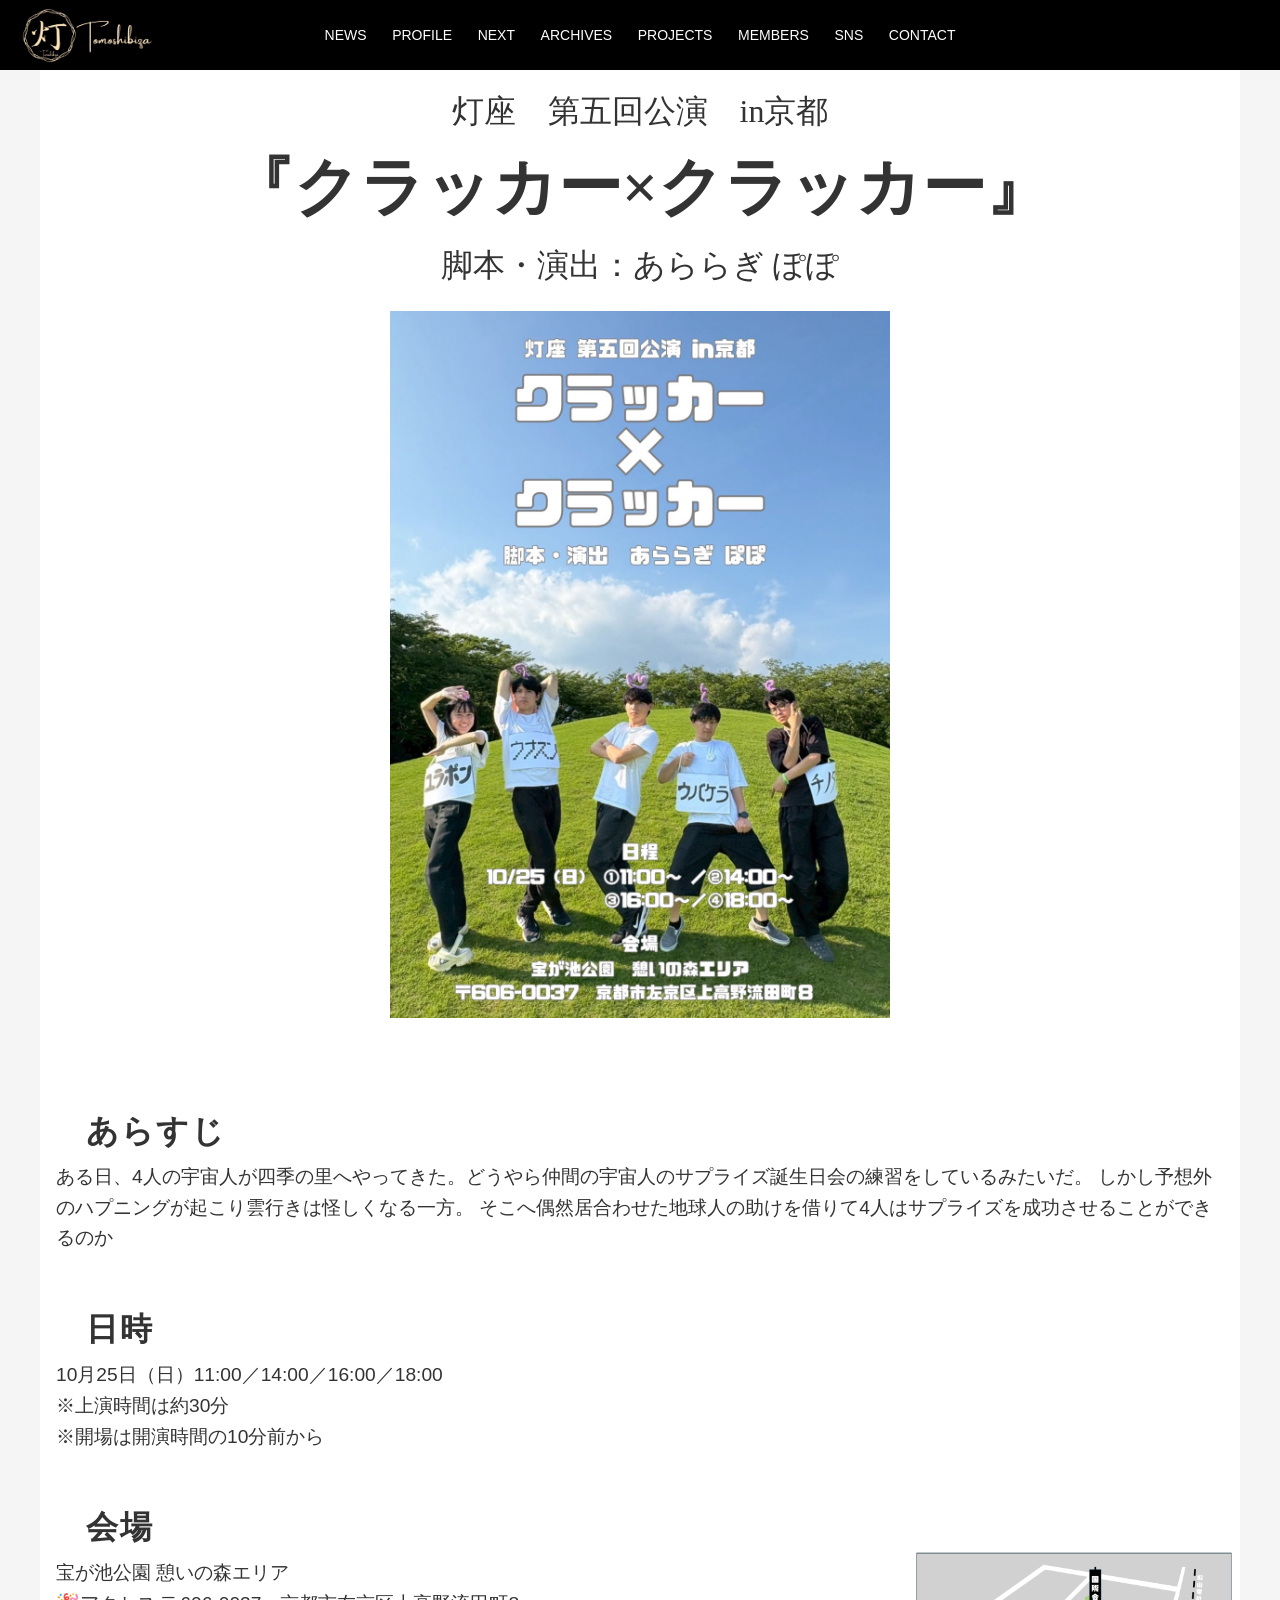
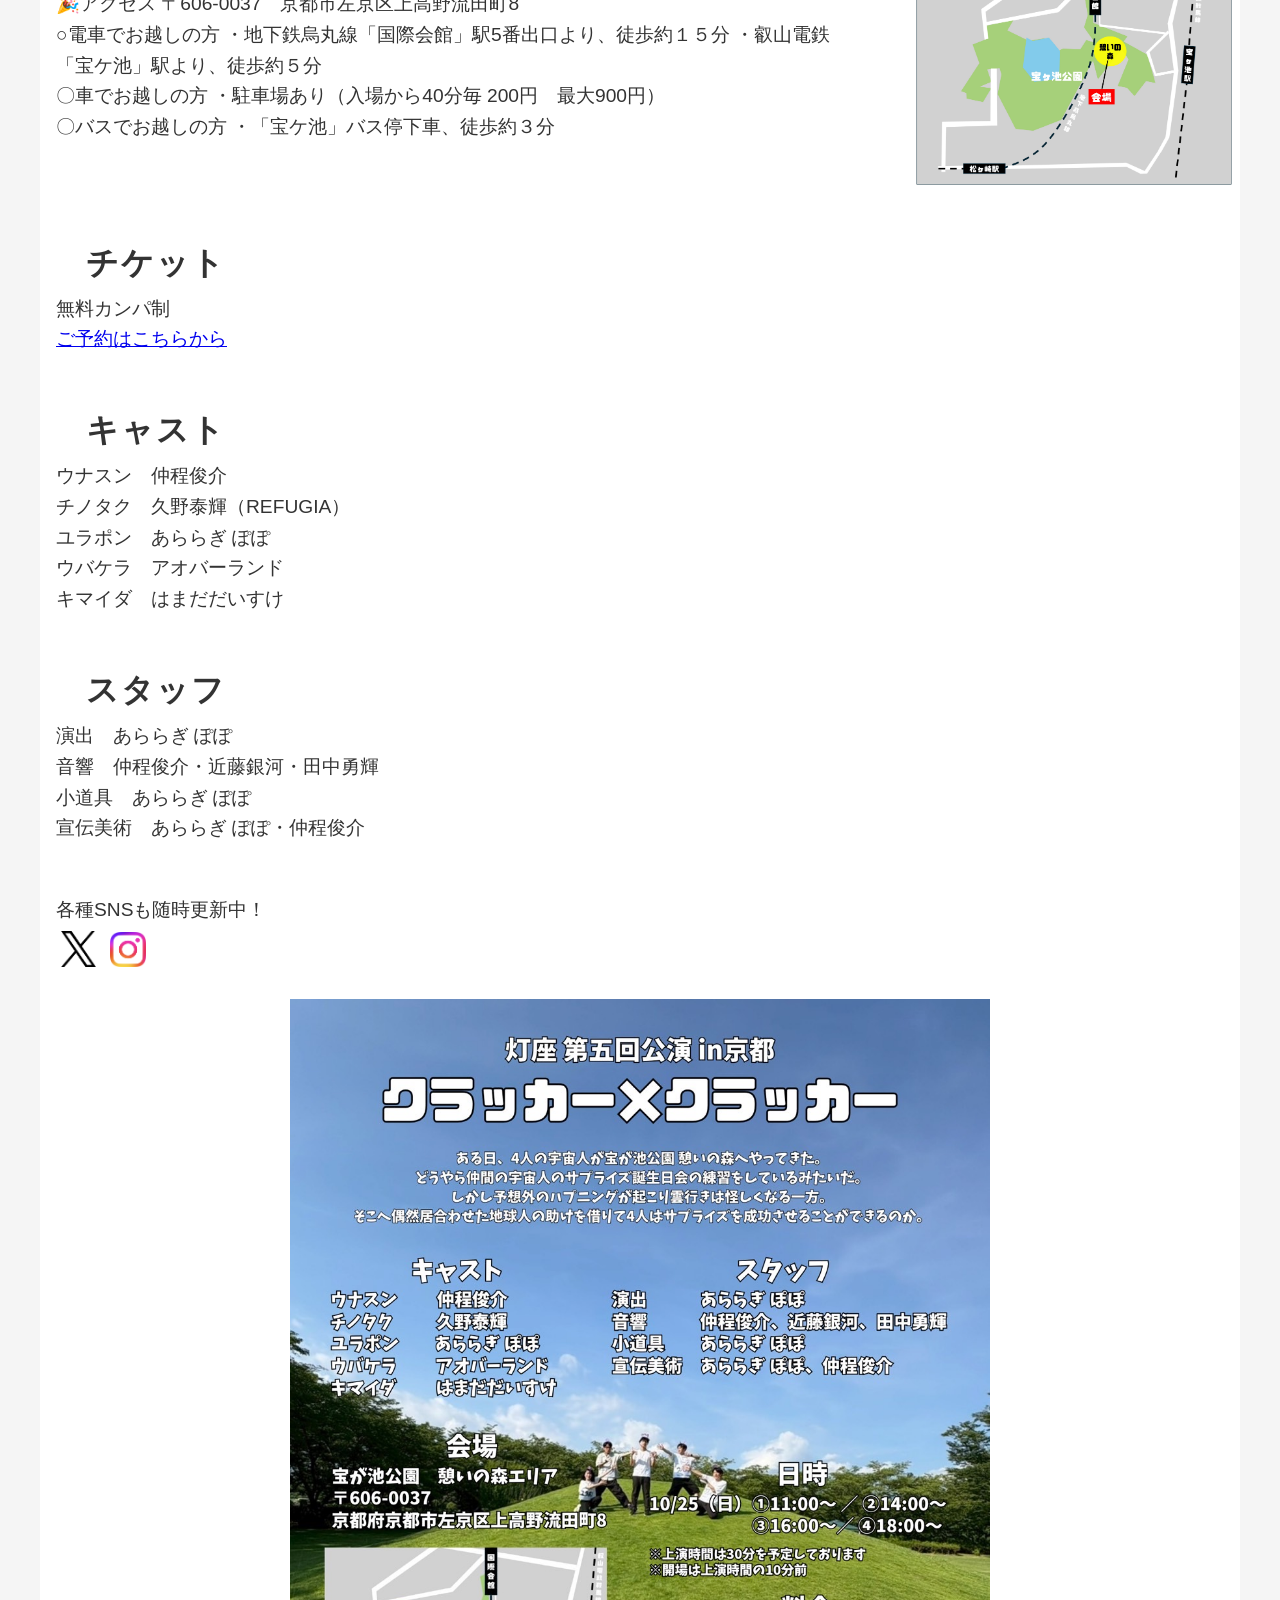
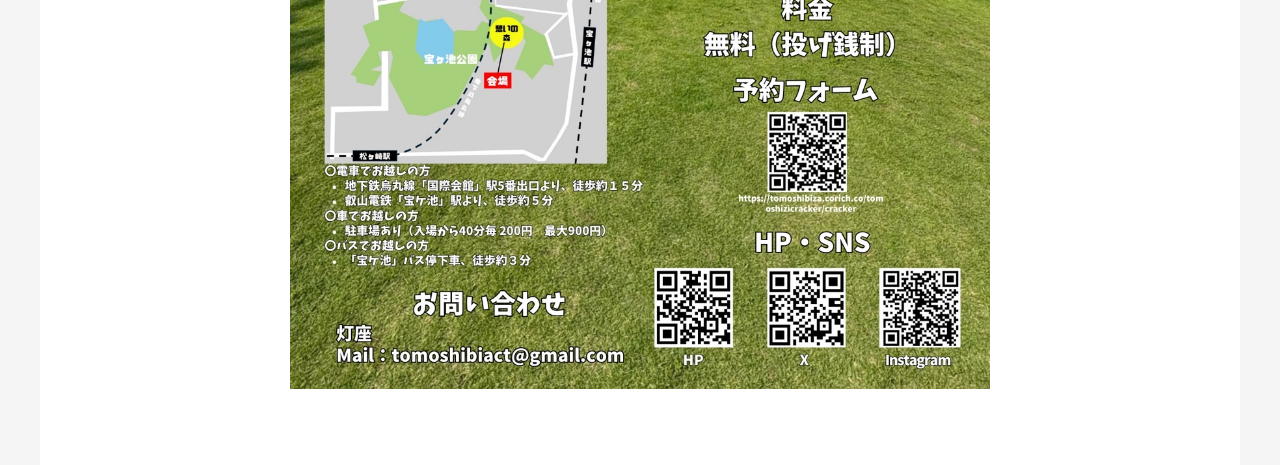
==== commit 2e80cf4c: "Update index.html" ====
--- a/next/index.html
+++ b/next/index.html
@@ -115,7 +115,7 @@
 
                 <h2>キャスト</h2>
                 <p>ウナスン　仲程俊介<br>
-                  チノタク　久野泰輝<br>
+                  チノタク　久野泰輝（REFUGIA）<br>
                   ユラポン　あららぎ ぽぽ<br>
                   ウバケラ　アオバーランド<br>
                 キマイダ　はまだだいすけ</p>
--- a/next/next.css
+++ b/next/next.css
@@ -306,7 +306,7 @@
 }
 
 .location-map img{
-	width:900px;
+	width:300px;
 	height:auto;
 	transform: scale(1.05); 
 	cursor: pointer; 
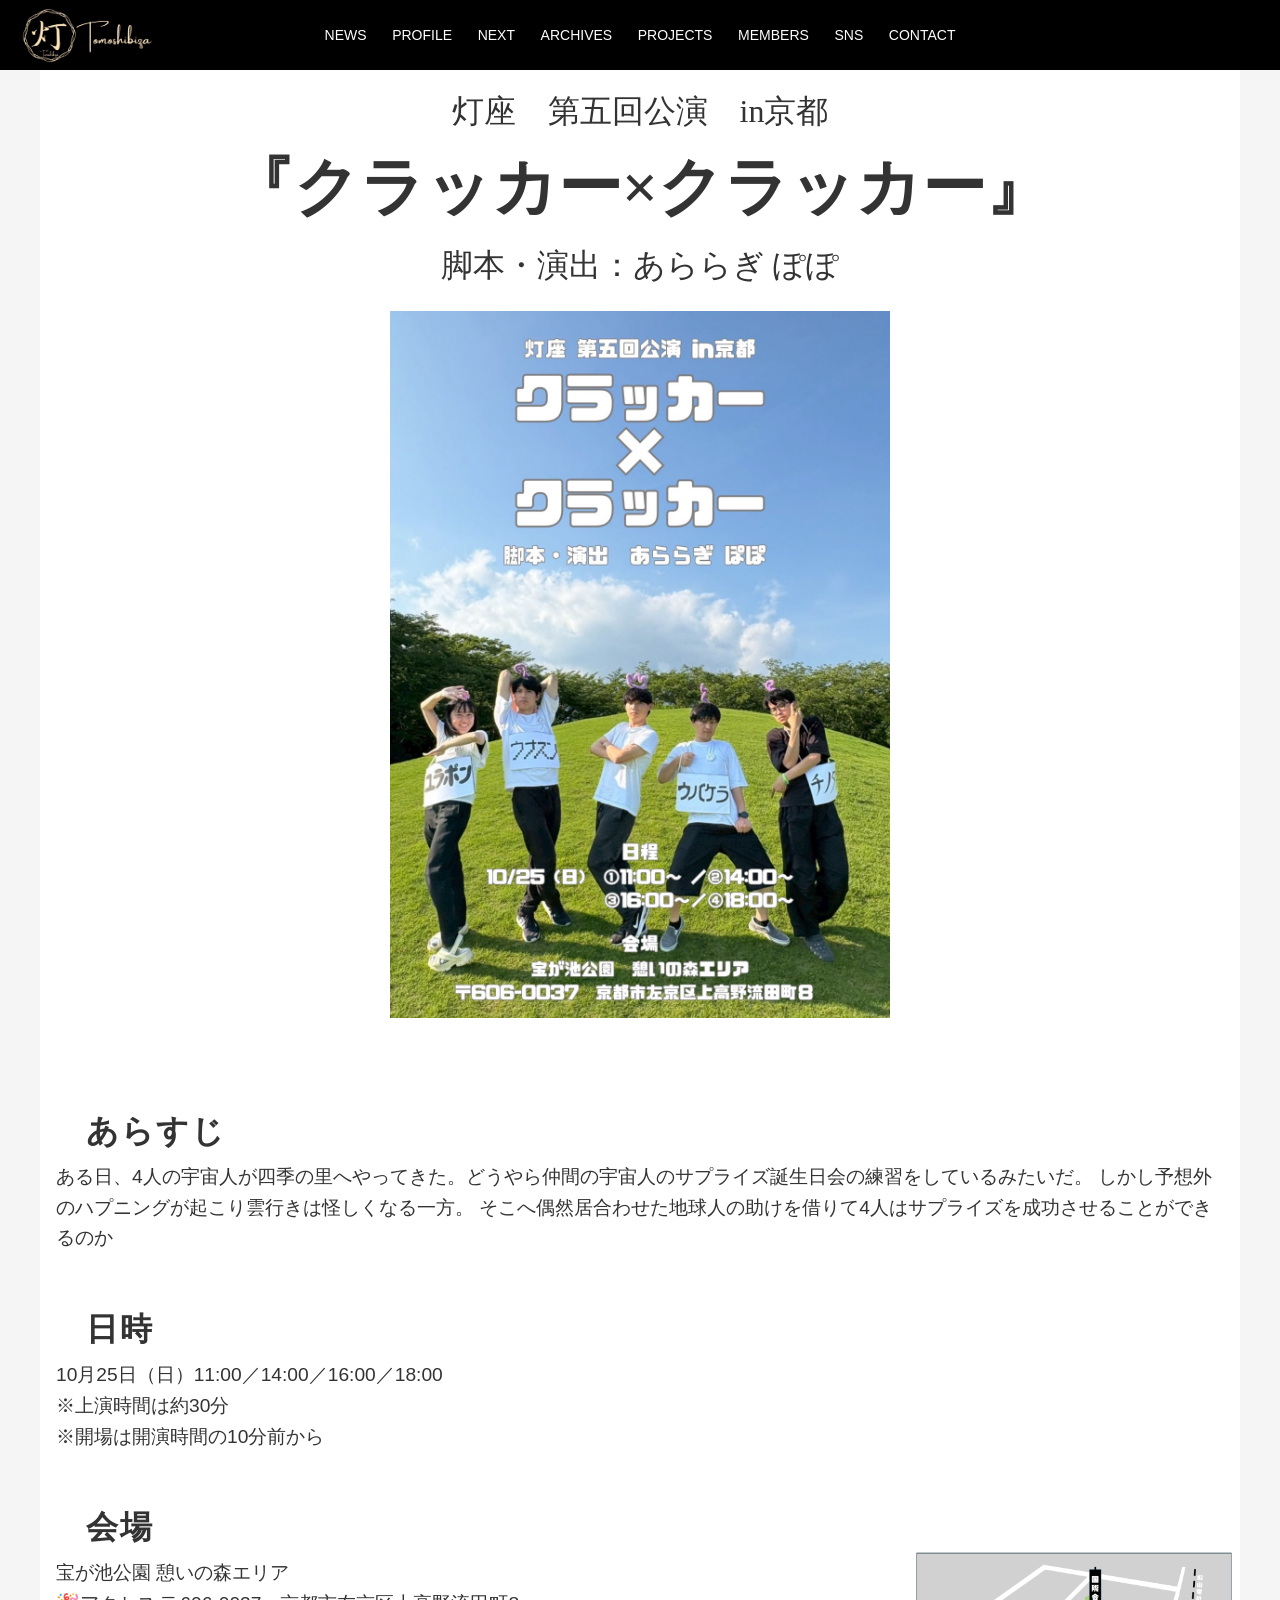
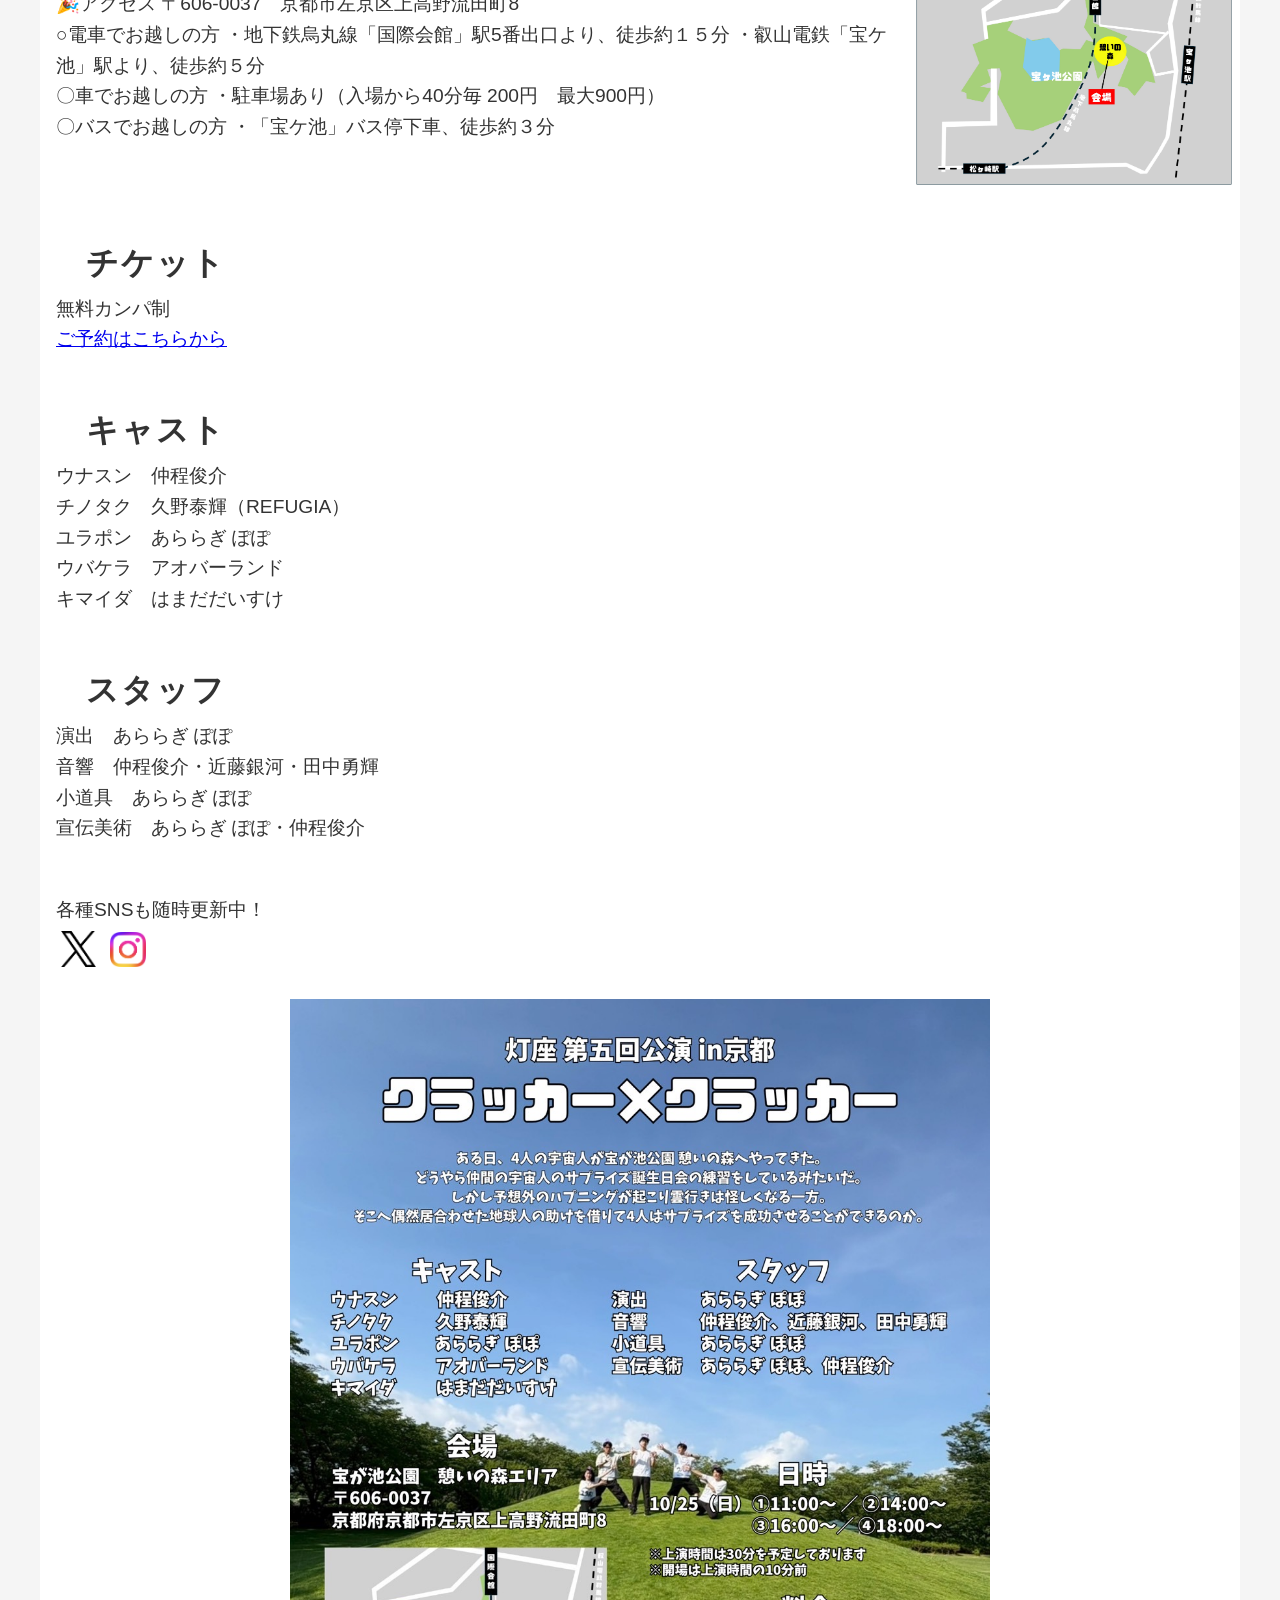
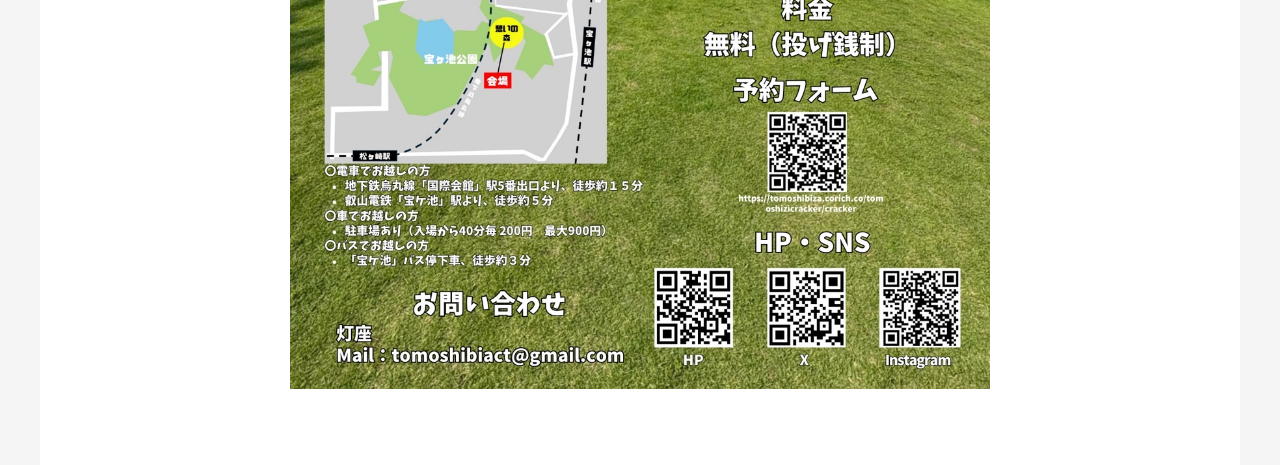
==== commit da379cfc: "Update index.html" ====
--- a/next/index.html
+++ b/next/index.html
@@ -104,7 +104,7 @@
     </p>
         </div>
         
-        <br><div class="location-map">
+        <div class="location-map">
           <img src="地図.jpg" alt="会場地図" id="map-image">
         </div>
     </div>
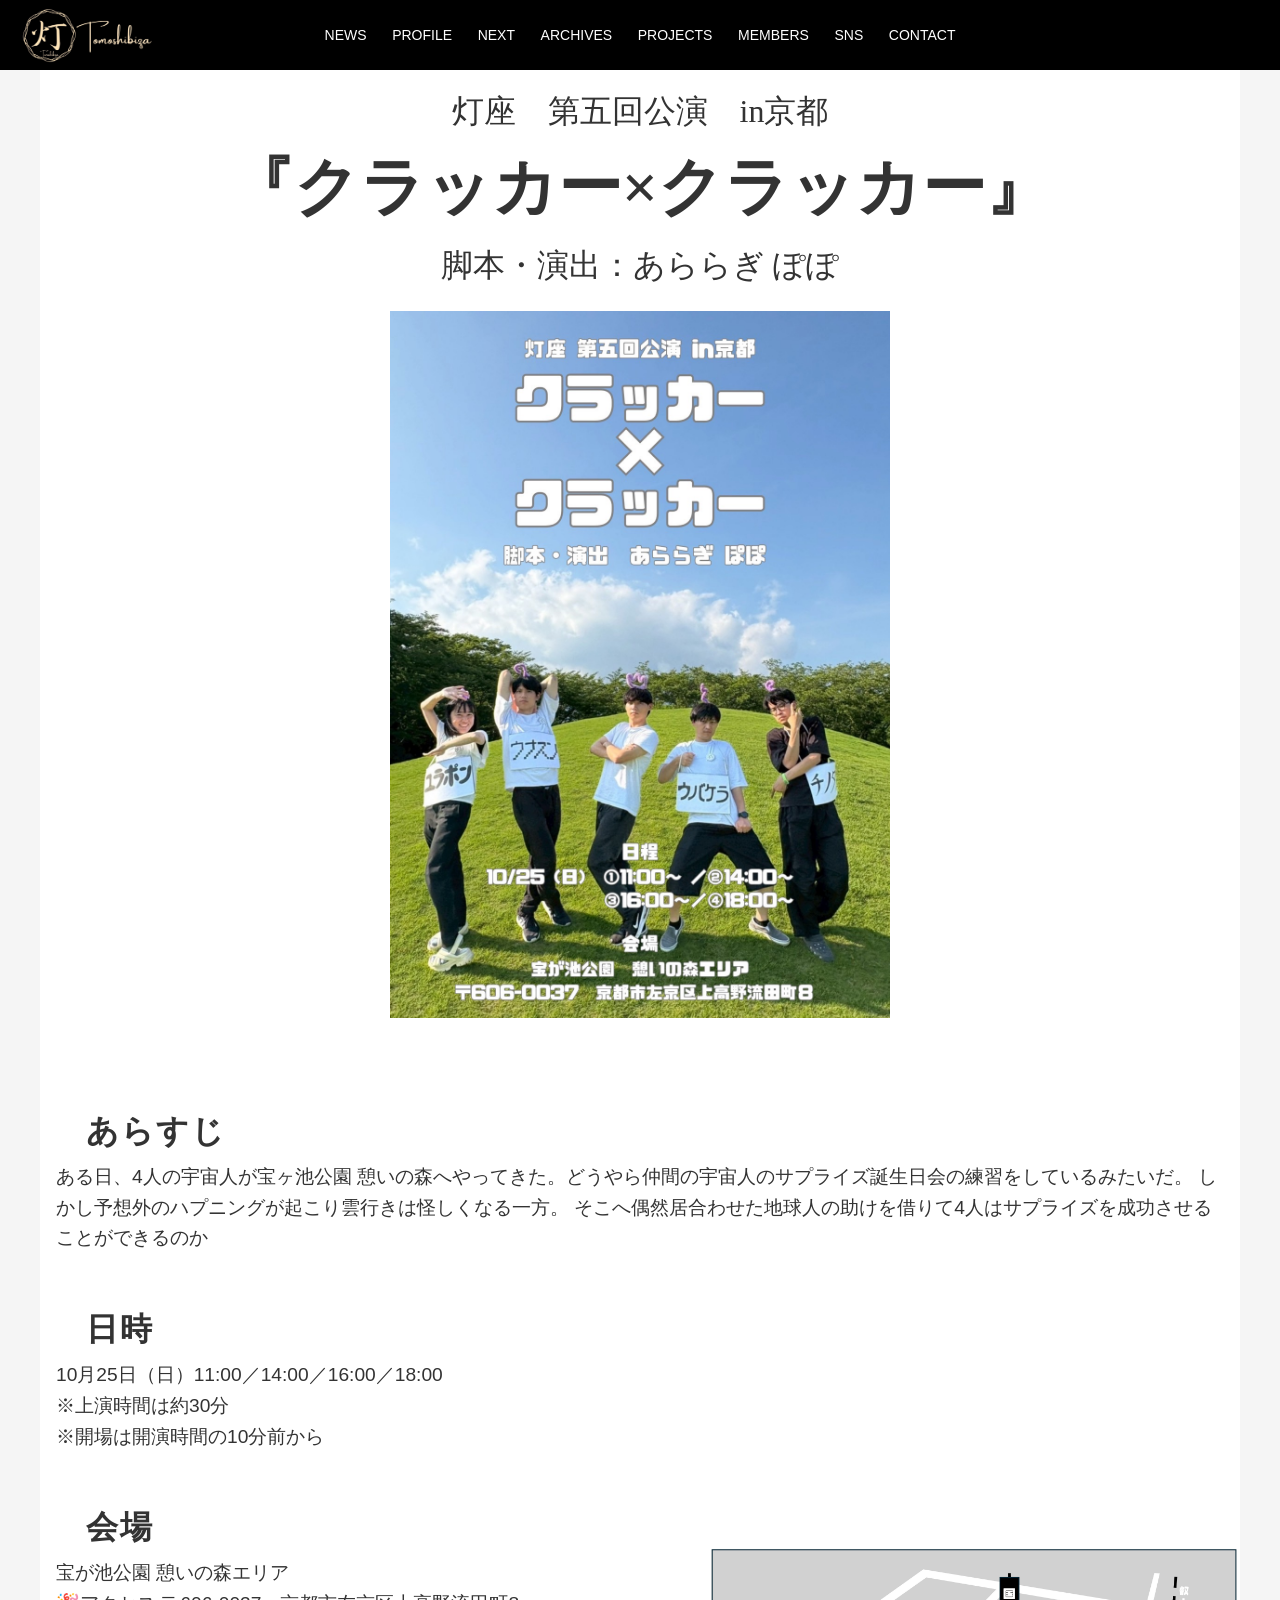
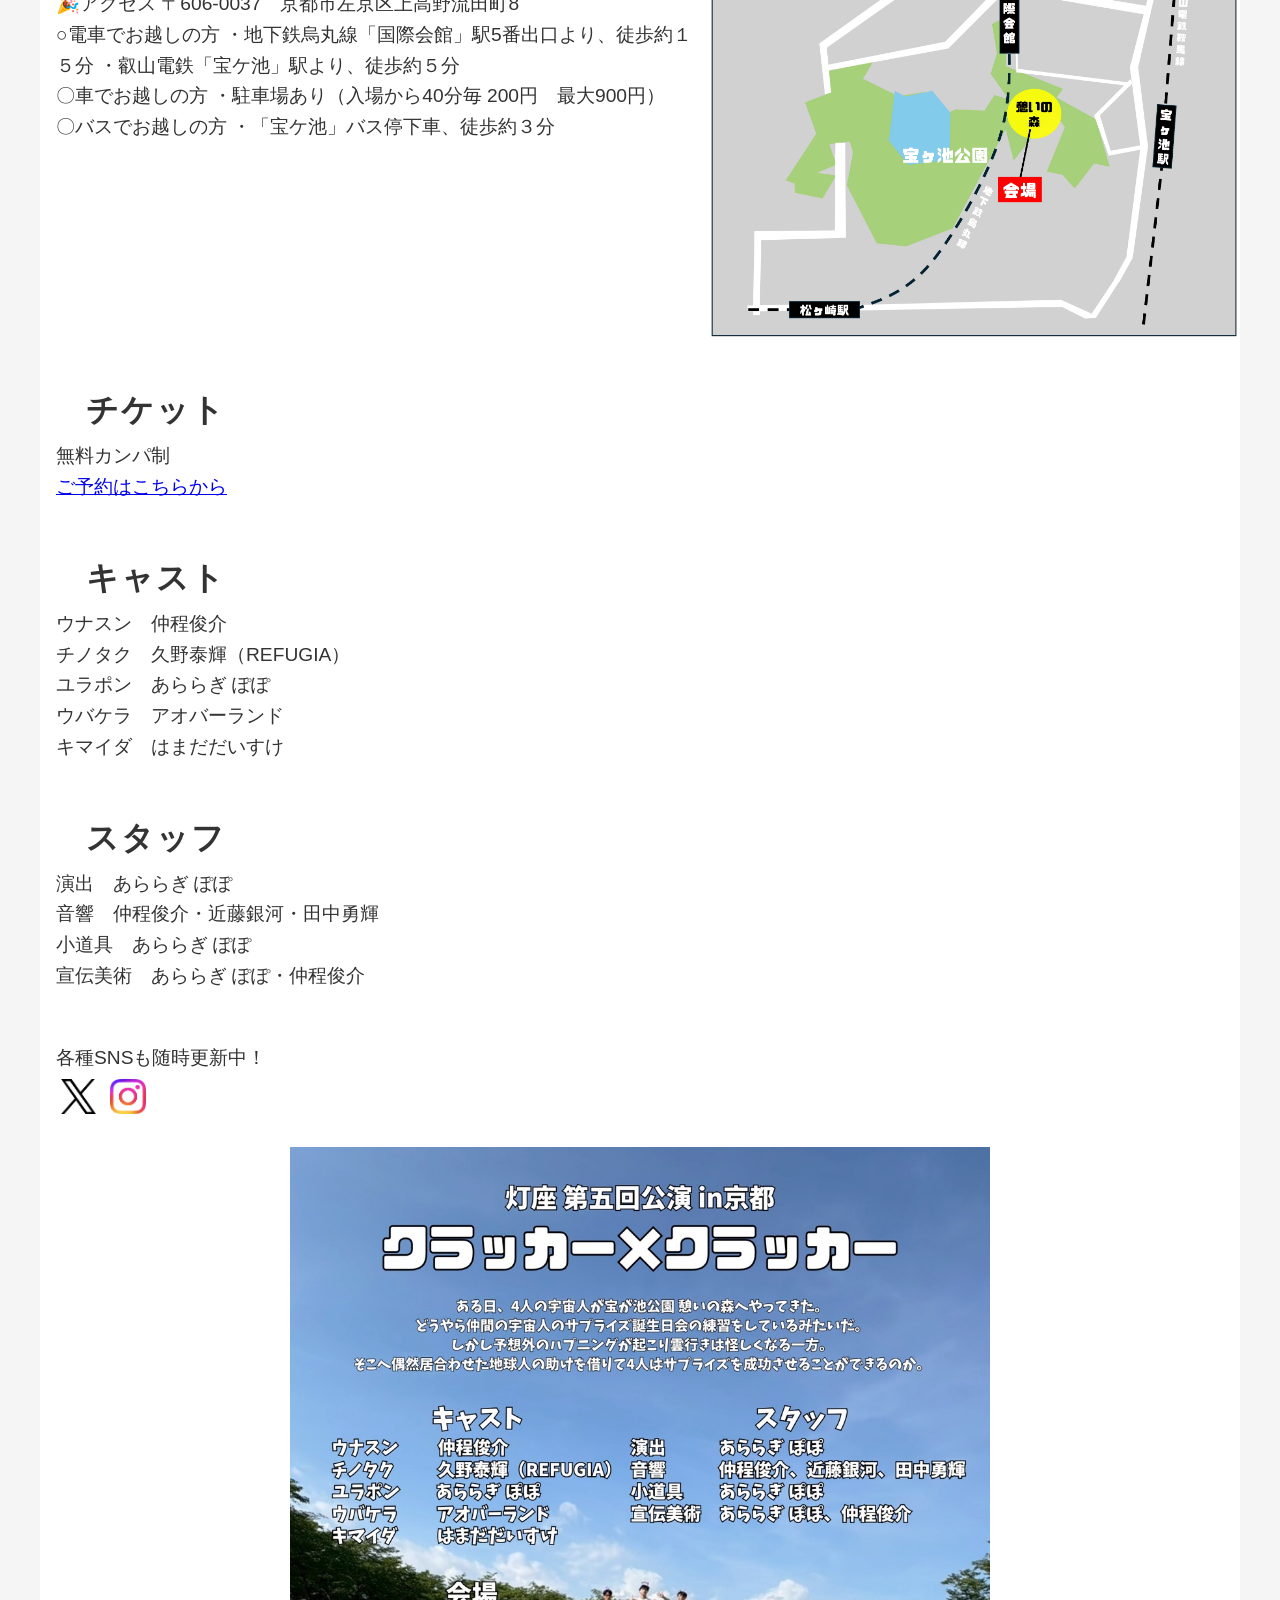
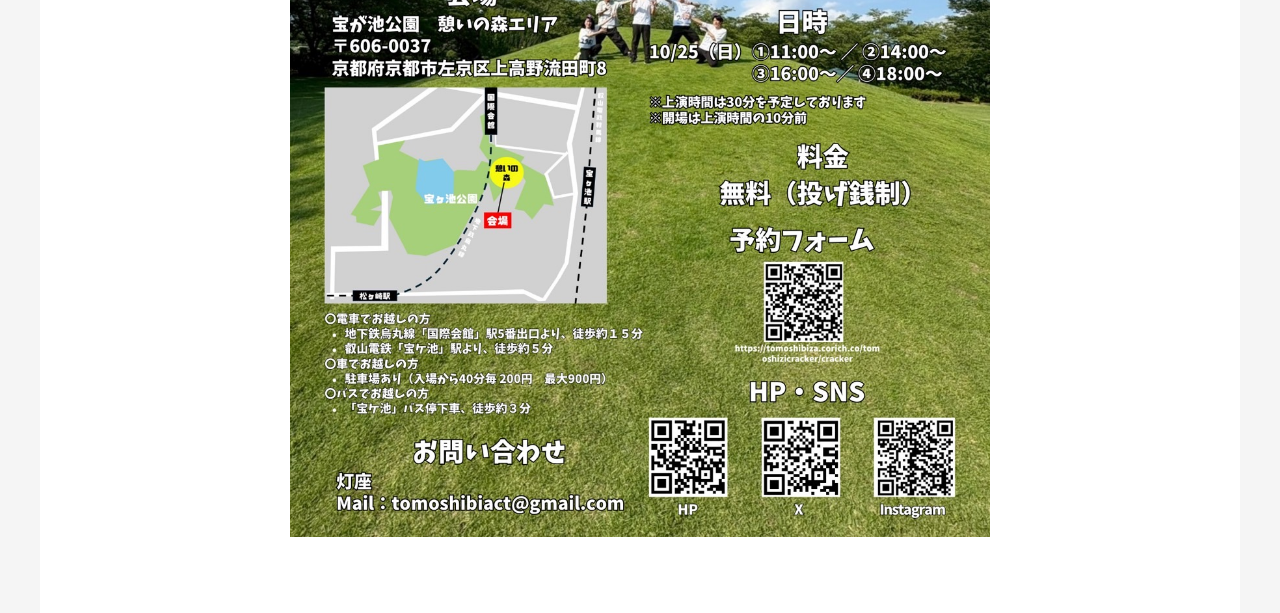
==== commit e057dfe1: "Update index.html" ====
--- a/next/index.html
+++ b/next/index.html
@@ -77,7 +77,7 @@
     
     <section id ="detail">
       <h2>あらすじ</h2>
-      <p>ある日、4人の宇宙人が四季の里へやってきた。どうやら仲間の宇宙人のサプライズ誕生日会の練習をしているみたいだ。
+      <p>ある日、4人の宇宙人が宝ヶ池公園 憩いの森へやってきた。どうやら仲間の宇宙人のサプライズ誕生日会の練習をしているみたいだ。
         しかし予想外のハプニングが起こり雲行きは怪しくなる一方。
       そこへ偶然居合わせた地球人の助けを借りて4人はサプライズを成功させることができるのか</p>
       
--- a/next/next.css
+++ b/next/next.css
@@ -306,7 +306,7 @@
 }
 
 .location-map img{
-	width:300px;
+	width:500px;
 	height:auto;
 	transform: scale(1.05); 
 	cursor: pointer; 
